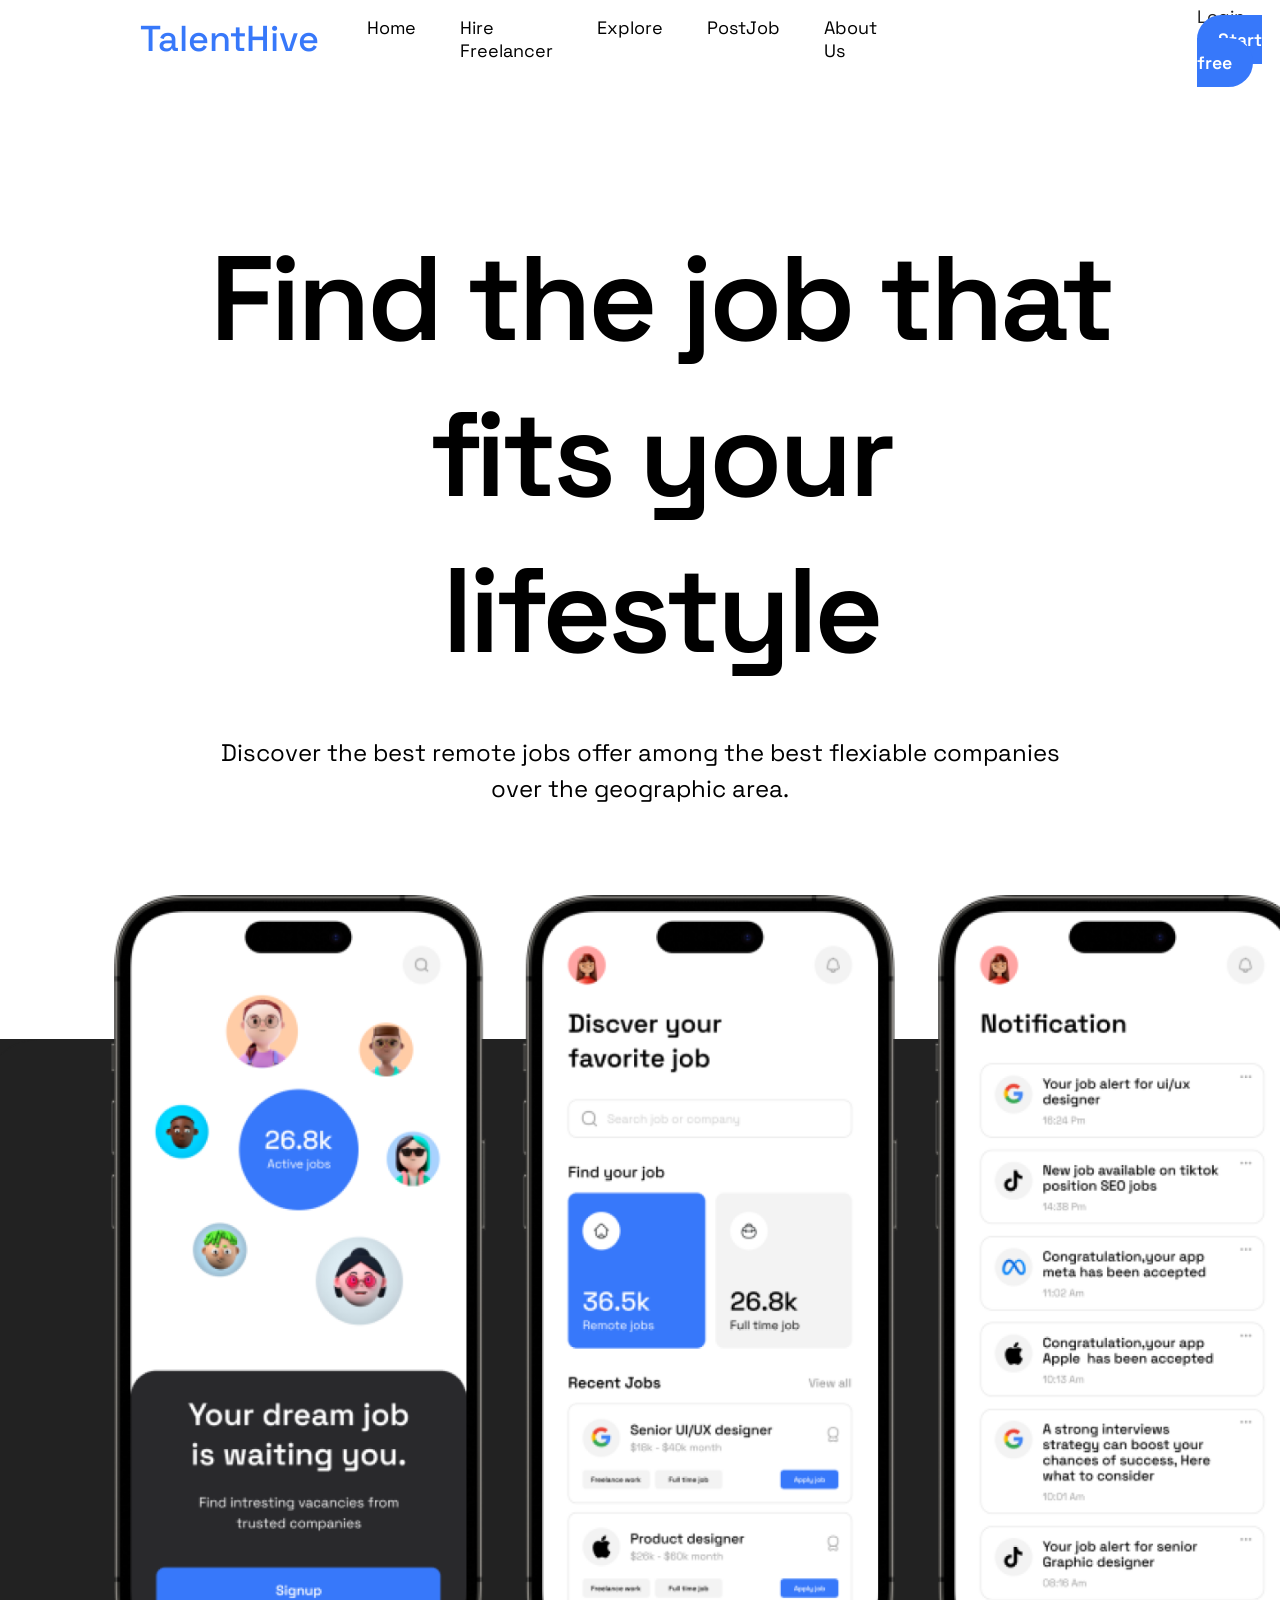
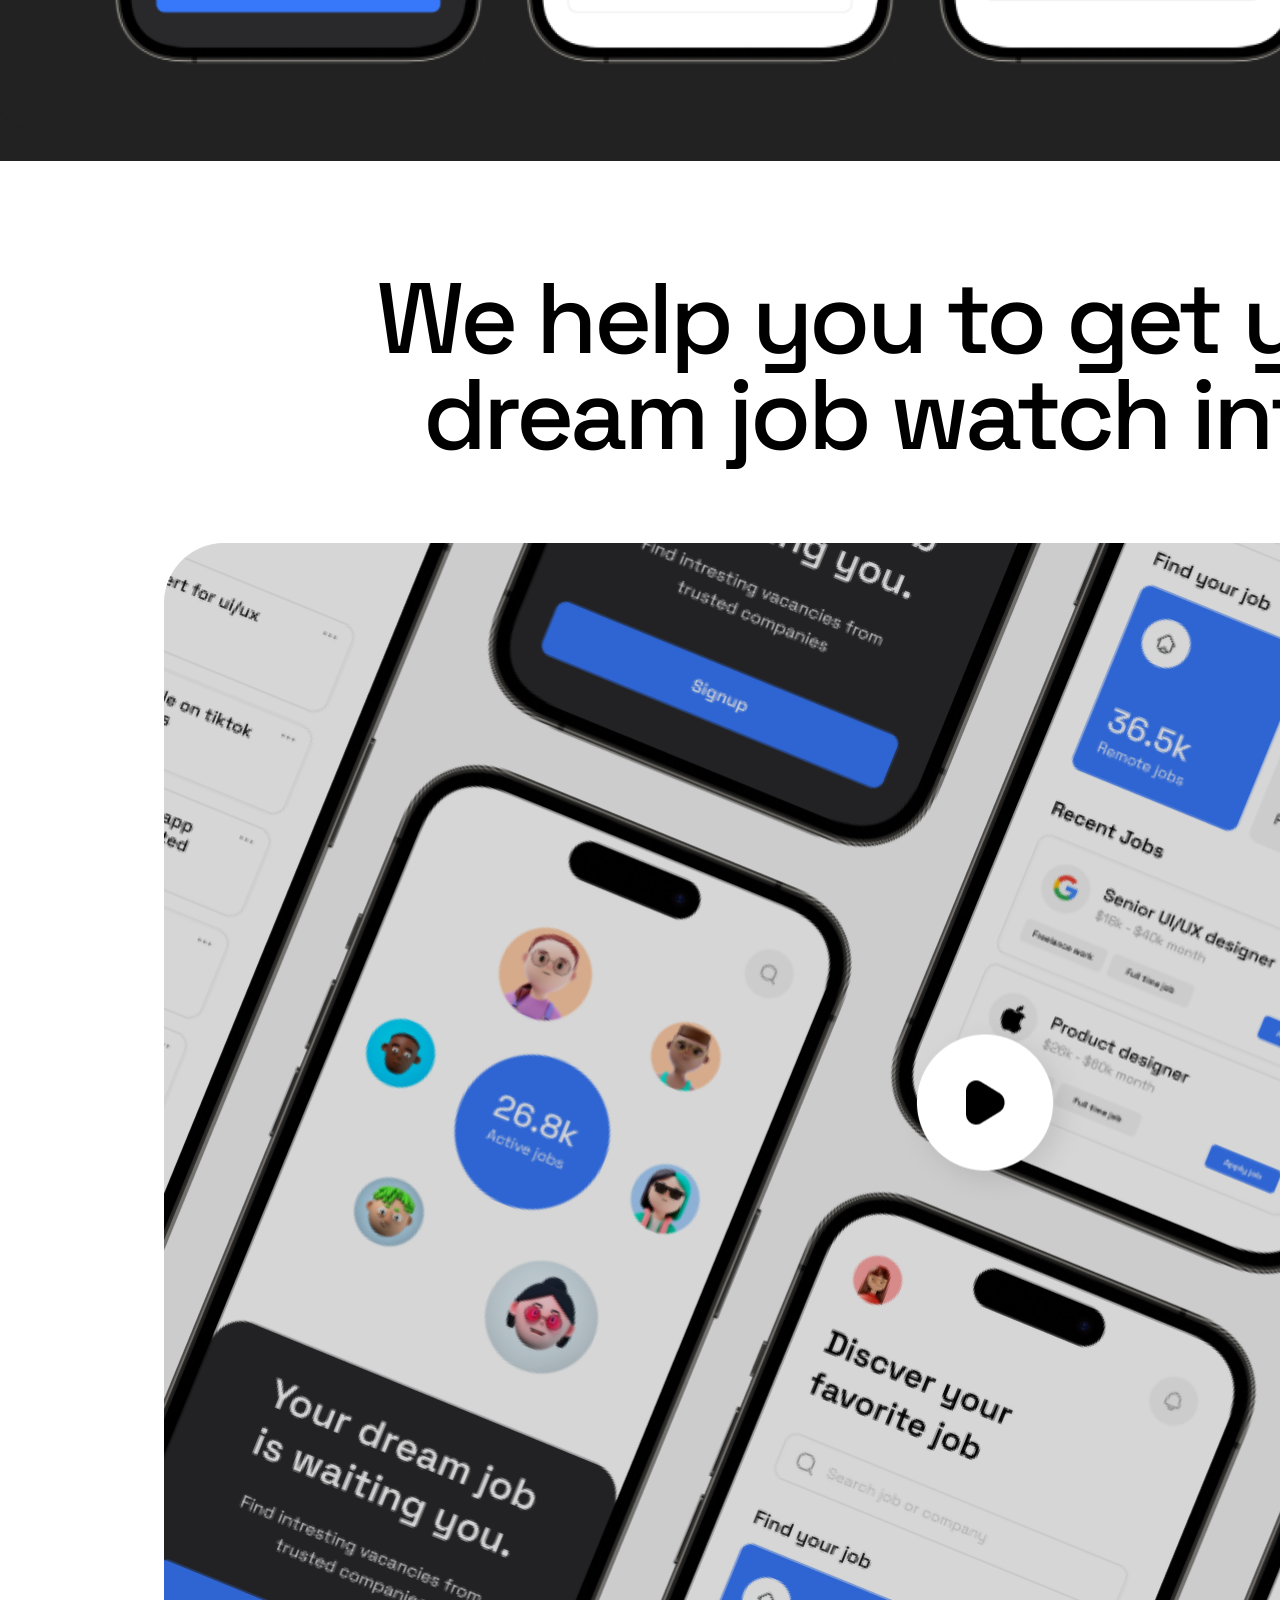
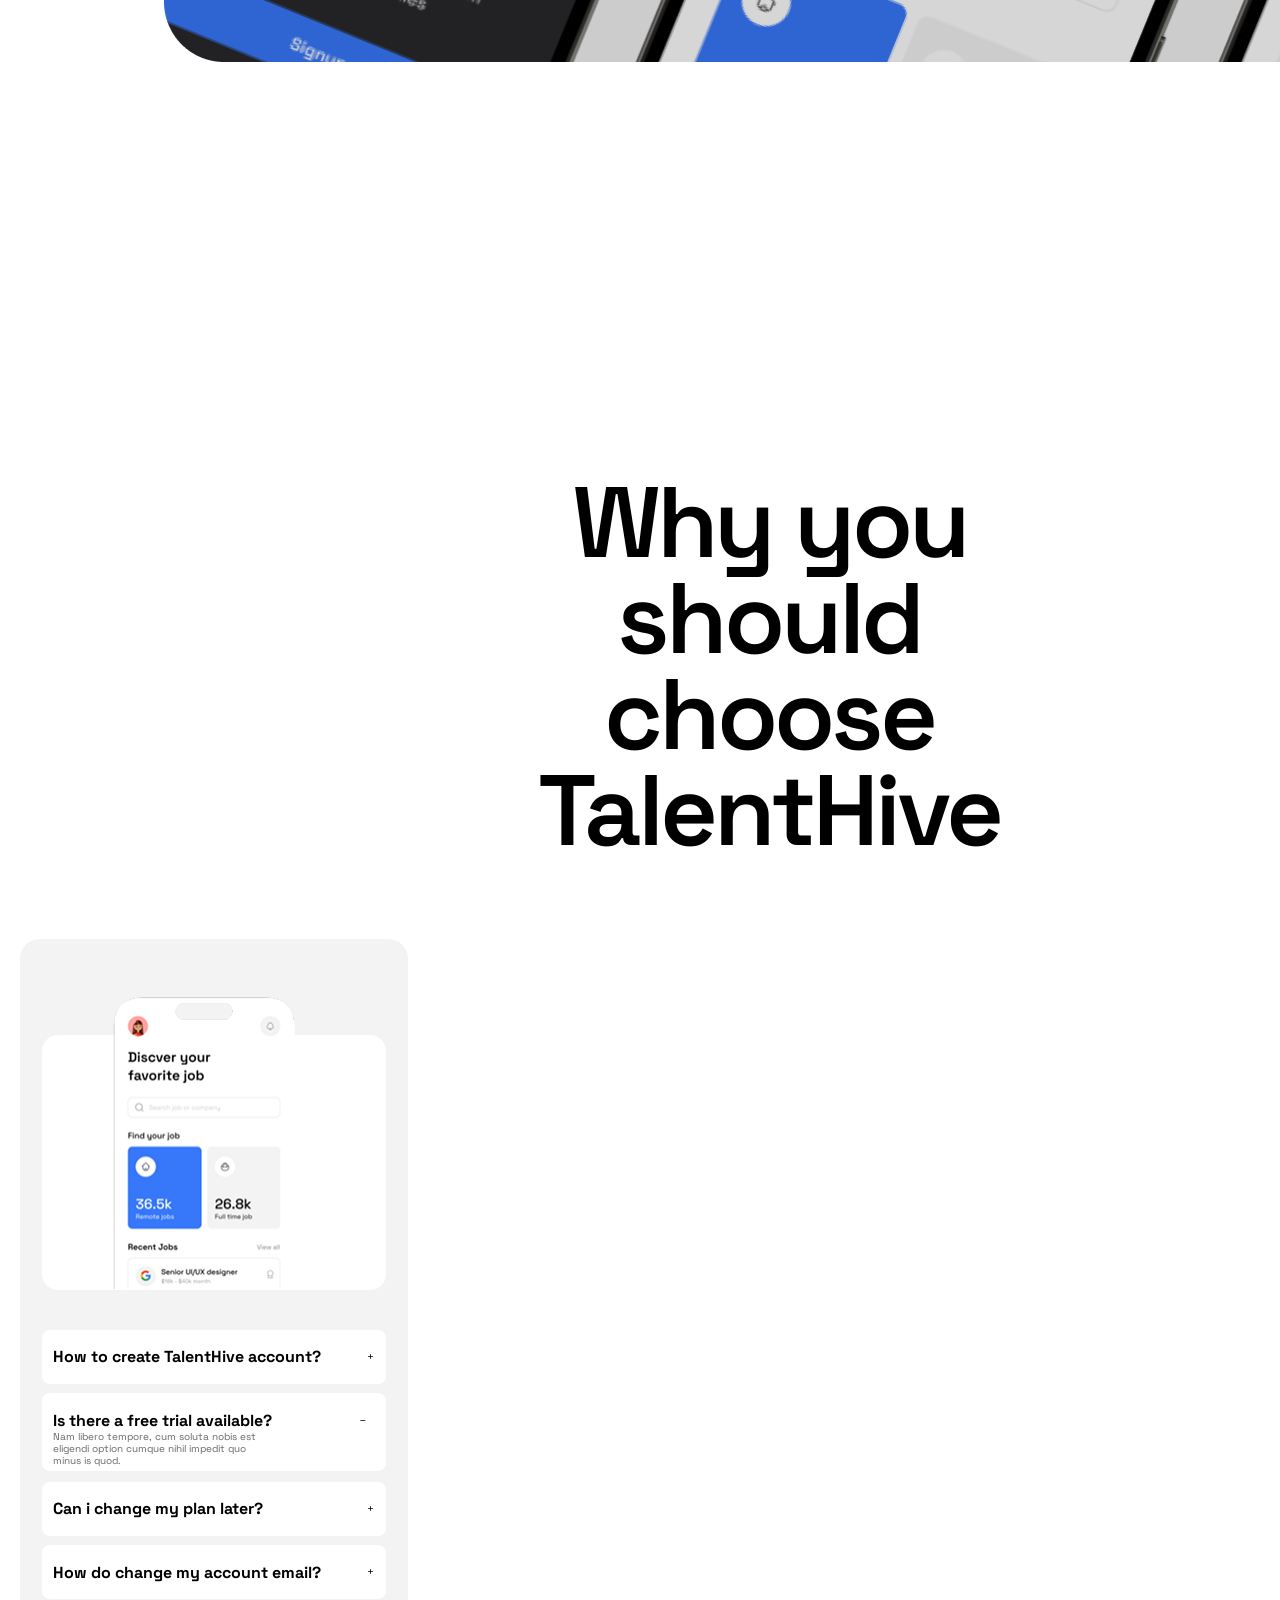
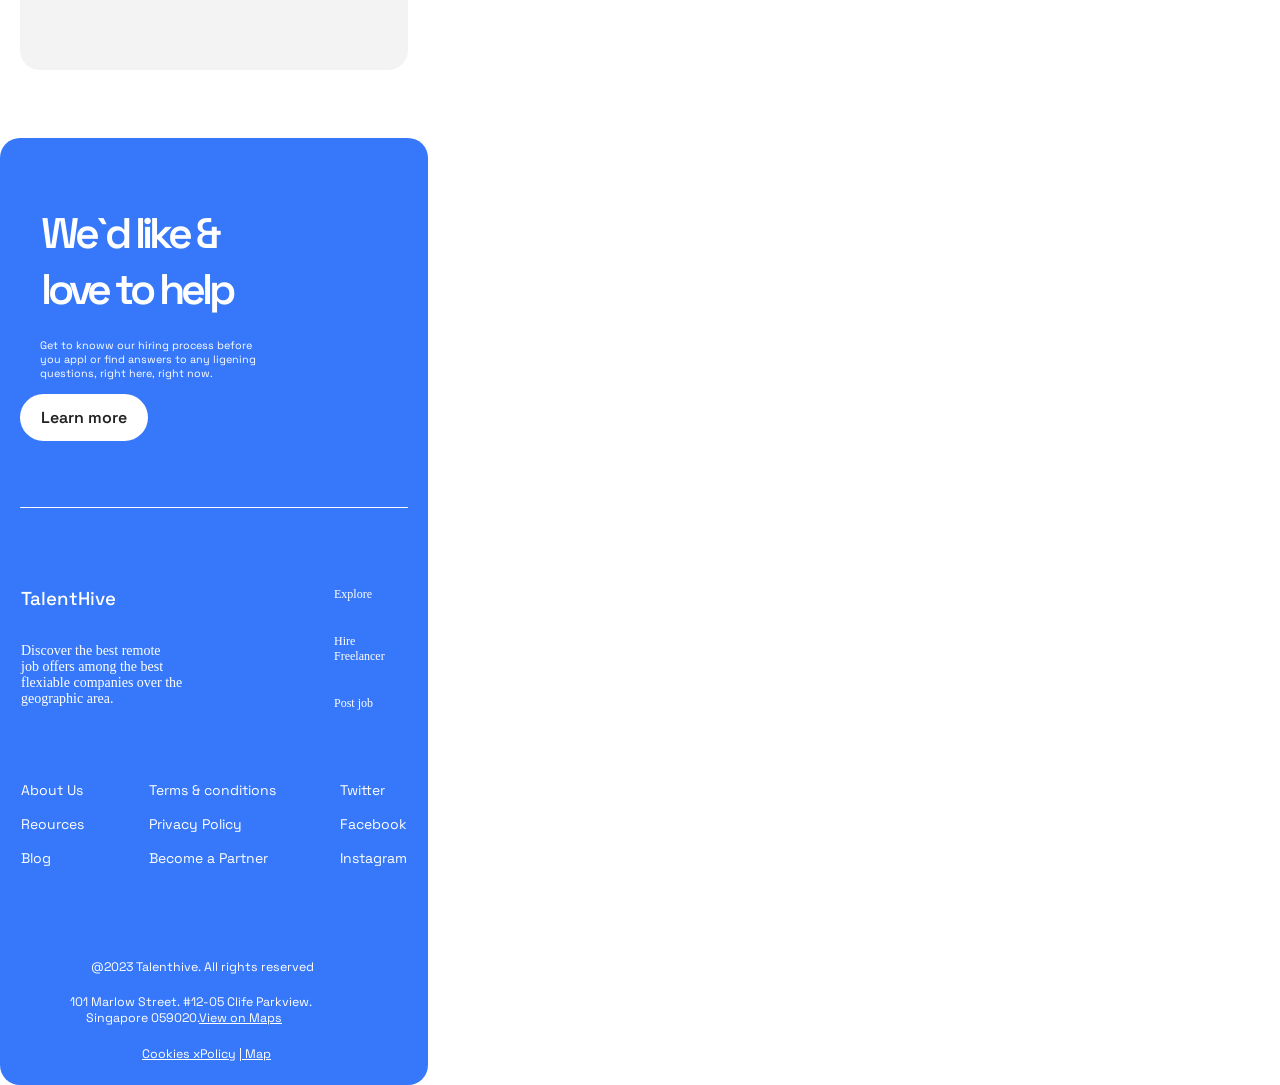
==== Replicando-Design-Responsivo/index.html @ af6636aa "Adicionar Replicando-Design-Responsivo como diretório normal" ====
<!DOCTYPE html>
<html lang="en">
    <head>
        <meta charset="UTF-8">
        <meta name="viewport" content="width=device-width, initial-scale=1.0">
        <title>TalentHive</title>
        <link rel="stylesheet"
            href="https://cdnjs.cloudflare.com/ajax/libs/font-awesome/6.4.0/css/all.min.css">
        <link rel="stylesheet" href="style.css">
    </head>
    <body>
        <header><!--Header-->
            <section id="header-site">
                <h1 class="logo">TalentHive</h1>
                <div id="header-desktop">
                    <nav>
                        <ul>
                            <li>Home</li>
                            <li>Hire Freelancer</li>
                            <li>Explore</li>
                            <li>PostJob</li>
                            <li>About Us</li>
                        </ul>
                    </nav>

                    <div class="header-desktop-buttons">
                        <a href="#" class="header-desktop-login">Login</a>
                        <a href="#" class="header-desktop-start-free">Start
                            free</a>
                    </div>
                </div>
                <div id="header-menu-hamburguer">
                    <i class="fa-solid fa-bars"></i><!--Icon Header-->
                </div>
            </section>
        </header>
        <main>

            <!--First part of the site-->
            <section id="top-content"><!--Section of the main content-->
                <div
                    class="top-content-main"><!--Box of the main content with text and image-->
                    <h2
                        id="top-content-title"><!--Title of the main content-->
                        Find the job that
                        fits your lifestyle
                    </h2>
                    <p
                        class="top-content-description"><!--subtitle of the main content-->
                        Discover the best remote jobs offer among the best <span
                            class="quebra"></span>
                        flexiable companies <span
                            class="quebra-desktop"></span>over the geographic
                        area.
                    </p>
                    <div class="top-content-box-img">
                        <img src="Assets/Mobile.png"
                            alt="Imagem de três celulares um do lado do outro" class="img-mobile"><!--Image of cellphones-->
                            <img src="Assets/desktop-cells.png" alt="Imagens de celulares " id="img-desktop">
                    </div>
                </div>
            </section>

            <section id="midle-video"><!--Section of the video-->
                <div id="video"><!-- Box of the video-->
                    <h3 class="title-video"><!-- Title of the Video-->
                        We help you to get your <br>
                        dream job watch intro
                    </h3>
                    <img src="Assets/video.png"
                        alt="Video de celulares" class="video-mobile">
                        <img src="Assets/Video-Desktop.png" alt="Video de celular" id="video-desktop">
                </div>
            </section>


            <section id="common-question"><!--Section of common question-->
                <div
                    class="common-question-box"><!--Box of the tittle of commons question-->
                    <h3
                        class="common-question-title"><!--Title of Common question box-->
                        Why you should choose TalentHive
                    </h3>

                    <div
                        class="common-question-box-faq"><!--Gray color at the background-->
                        <div
                            class="common-question-box-faq-img"><!--The white color on the background image-->
                            <img
                                src="Assets/iPhone 14 Pro Space Black Mockup label.png"
                                alt="Imagem de um iphone 14 com informações de trabalhos">
                        </div>
                        <div
                            class="common-question-faq"><!--Common question box, where i stock my cards-->

                            <!--First common question / Closed-->
                            <div class="question-faq">
                                <h4 class="question-faq-title">How to create
                                    <!--Common question title-->
                                    TalentHive account?</h4>
                                <i
                                    class="fa-solid fa-plus"></i><!--Common question icon-->
                            </div>

                            <!--Second common question / Open-->
                            <div class="question-faq-open">
                                <div id="faq-title-icon">
                                    <h4 class="question-faq-title">Is there
                                        a<!--Common question title-->
                                        free trial available?</h4>
                                    <i
                                        class="fa-solid fa-minus"></i><!--Common question icon-->
                                </div>
                                <p
                                    class="question-faq-description"><!--Common question description-->
                                    Nam libero tempore, cum soluta nobis est
                                    <br>
                                    eligendi option cumque nihil impedit quo
                                    <br>
                                    minus is quod.
                                </p>
                            </div>

                            <!--Third common question / Closed-->
                            <div class="question-faq">
                                <h4 class="question-faq-title">Can i
                                    change<!--Common question title-->
                                    my plan later?</h4>
                                <i
                                    class="fa-solid fa-plus"></i><!--Common question icon-->
                            </div>

                            <!--Fourth common question / closed-->
                            <div class="question-faq">
                                <h4 class="question-faq-title">How do change my
                                    account
                                    email?</h4><!--Common question title-->
                                <i
                                    class="fa-solid fa-plus"></i><!--Common question icon-->
                            </div>
                        </div>
                    </div>
                </section>

                <!--End of the main content-->

            </main>
            <footer>
                <section id="footer"><!--Section of footer-->

                    <section id="footer-1">
                        <div id="footer-header"><!--Footer header-->
                            <h3 class="footer-title">We`d like &
                                <!--Footer title-->
                                love to help</h3>

                            <p
                                class="footer-header-description"><!--Footer header description-->
                                Get to knoww our hiring process before <br>
                                you appl or find answers to any ligening <br>
                                questions, right here, right now.
                            </p>

                            <a href="#" class="footer-button-title">Learn
                                more</a>

                        </div>
                    </section>

                    <section id="footer-division">
                        <div class="footer-division-after">
                        </div>
                    </section>

                    <section id="footer-2">
                        <div id="footer-about">
                            <div class="footer-about-info">
                                <h3 class="footer-about-title">TalentHive</h3>
                                <p class="footer-about-description">
                                    Discover the best remote <br>
                                    job offers among the best <br>
                                    flexiable companies over the <br>
                                    geographic area.
                                </p>
                            </div>
                            <div id="footer-about-links">
                                <ul>
                                    <li>Explore</li>
                                    <li>Hire Freelancer</li>
                                    <li>Post job</li>
                                </ul>
                            </div>
                        </div>
                    </section>

                    <section id="footer-3">
                        <div class="footer-social-links">
                            <!--First Column social links -->
                            <ul class="footer-social-links-column">
                                <li><a href="#">About Us</a></li>
                                <li><a href="#">Reources</a></li>
                                <li><a href="#">Blog</a></li>
                            </ul>

                            <!--Second Column social links-->
                            <ul class="footer-social-links-column">
                                <li><a href="#">Terms & conditions</a></li>
                                <li><a href="#">Privacy Policy</a></li>
                                <li><a href="#">Become a Partner</a></li>
                            </ul>

                            <!--Third column social links-->
                            <ul class="footer-social-links-column">
                                <li><a href="#">Twitter</a></li>
                                <li><a href="#">Facebook</a></li>
                                <li><a href="#">Instagram</a></li>
                            </ul>

                        </div>
                    </section>

                    <!--Copyrights-->
                    <section id="copyrights">

                        <p class="copyrights-date">@2023 Talenthive. All rights
                            reserved</p><!--Date-->
                        <p class="copyrights-address">101 Marlow Street. #12-05
                            Clife Parkview.</p><!--Address-->
                        <p class="copyrights-address-space">Singapore 059020.<a
                                href="#">View on
                                Maps</a></p><!--Addres but with a litle space-->

                        <div class="cookies"><!--Cookies-->
                            <a href="#">Cookies xPolicy</a>
                            <!--Espaço para after -->
                            <a href="#">| Map</a>
                        </div>
                    </section>
                </section>

            </footer>
        </body>
    </html>
---- Replicando-Design-Responsivo/style.css ----
@import url('https://fonts.googleapis.com/css2?family=Space+Grotesk:wght@300..700&display=swap');

* {
    margin: 0;
    padding: 0;
    box-sizing: border-box;
}

.quebra {
    display: block
}

.quebra-desktop {
    display: none;
}

/* Var */
:root {
    --main-color: #3778FA;
    --font-logo: "Space Grotesk", sans-serif;
    --font-logo-weight: 500;
    --font-important-title: 600;
    --font-logo-size: 20px;
    --font-important-line-height: 3.5rem;
    --font-important-letter-spacing: -0.25rem;
    --font-important-title-size: 3.2rem;
    --font-titles: 1.875rem;
}

/* End of var */

/* Header*/
#header-site {
    display: flex;
    align-items: center;
    justify-content: space-between;
}

.logo {
    color: var(--main-color);
    font-family: var(--font-logo);
    font-weight: var(--font-logo-weight);
    font-size: var(--font-logo-size);
    margin: 1rem 0 1rem 1.25rem;
}

#header-menu-hambúrguer i {
    margin: 1.5rem 1.255rem 1.5rem 0;

}

#header-desktop {
    display: none;
    /*Turned the header of durant mobile */
}


/*End of the Header*/

/* Top-Content */

#top-content {
    display: flex;
    flex-direction: column;
    align-items: center;
}

#top-content-title {
    margin: 3.5rem 2.3rem 1.3rem 2.3rem;
    text-align: center;
    font-family: var(--font-logo);
    font-weight: var(--font-important-title);
    font-size: var(--font-important-title-size);
    line-height: var(--font-important-line-height);
    letter-spacing: var(--font-important-letter-spacing);
    max-width: 360px;
}

.top-content-description {
    font-family: var(--font-logo);
    text-align: center;
    margin-bottom: 6.5rem;
}

#img-desktop{
    display: none;
}

.top-content-box-img {
    width: 388px;
    height: 207px;
    background-color: #222222;
    border-radius: 24px;
    display: flex;
    justify-content: center;
    align-items: flex-end;
    overflow: visible;
    /* Fura a imagem */
    margin-left: 1.25rem;
    margin-bottom: 6.875rem;
}

.top-content-box-img img {
    width: 360px;
    margin-bottom: 2rem;
    transform: rotateY(-40px);
}

/* End of Top-Content */

/* Start of midleo-video */

#midle-video {
    display: flex;
}

#video-desktop{
    display: none;
}

#video {
    text-align: center;
    font-family: var(--font-logo);
    font-weight: var(--font-important-title);
    font-size: var(--font-titles);
    letter-spacing: var(--font-important-letter-spacing);
    line-height: var(--font-important-line-height);
}

#video img {
    margin: 2.188rem 1.25rem 6.844rem 1.25rem;
}

/* End of midleo-video*/

/* Common Question */
#common-question {
    display: flex;
}

.common-question-box h3 {
    margin: 0 5.75rem 1.813rem 5.75rem;
    text-align: center;
    font-family: var(--font-logo);
    font-weight: var(--font-important-title);
    font-size: var(--font-titles);
    line-height: var(--font-important-line-height);
    letter-spacing: var(--font-important-letter-spacing);
}

.common-question-box-faq {
    width: 388px;
    height: 731px;
    background-color: #f3f3f3;
    border-radius: 1.25rem;
    margin-left: 1.25rem;
    padding-top: 6rem;
}

.common-question-box-faq-img {
    width: 21.5rem;
    height: 15.938rem;
    background-color: #fff;
    border-radius: 1rem;
    overflow: visible;
    display: flex;
    margin-left: 1.375rem;
    align-items: flex-end;

}

.common-question-box-faq-img img {
    width: 11.365rem;
    height: 18.316rem;
    margin-left: 4.46rem;
}

.common-question-faq {
    margin-top: 2.5rem;
}

.question-faq {
    font-family: var(--font-logo);
    font-weight: var(--font-logo-weight);
    width: 21.5rem;
    height: 3.375rem;
    background-color: #fff;
    border-radius: 0.5rem;
    display: flex;
    margin-left: 1.375rem;
    margin-bottom: 0.603rem;
    padding: 1.063rem 0.804rem 1.063rem 0.688rem;
    align-items: center;
    justify-content: space-between;
}

.question-faq i {
    font-size: 0.396rem;
}

.question-faq-open {
    font-family: var(--font-logo);
    font-weight: var(--font-logo-weight);
    width: 21.5rem;
    height: 4.875rem;
    background-color: #fff;
    border-radius: 0.5rem;
    margin-left: 1.375rem;
    margin-bottom: 0.647rem;
    padding: 1.063rem 0.804rem 1.063rem 0.688rem;
    align-items: center;
}

#faq-title-icon {
    display: flex;
    align-items: center;
}

#faq-title-icon i {
    margin-left: 5.50rem;
}

.question-faq-description {
    margin-top: 0.375;
    font-family: var(--font-logo);
    font-weight: 400;
    font-size: 0.625rem;
    line-height: 0.75rem;
    color: #65676C;
}

.question-faq-open i {
    font-size: 0.396rem;
}

/* End of common question*/

/* Start of footer */

/* Start footer-1*/
#footer {
    width: 26.75rem;
    height: 59.188rem;
    background-color: var(--main-color);
    border-radius: 1.25rem;

}

#footer-1 {
    margin: 4.25rem 1.25rem 4.938rem 1.25rem;
}

.footer-title {
    font-family: var(--font-logo);
    line-height: var(--font-important-line-height);
    font-weight: var(--font-important-title);
    font-size: 2.675rem;
    color: #fff;
    letter-spacing: var(--font-important-letter-spacing);
    padding: 4.188rem 10.5rem 1.313rem 1.313rem;
}

.footer-header-description {
    font-family: var(--font-logo);
    font-weight: 400;
    letter-spacing: 0%;
    font-size: 0.675rem;
    color: #fff;
    padding: 0 8.563rem 1.688rem 1.25rem;

}

.footer-button-title {
    font-family: var(--font-logo);
    font-weight: var(--font-important-title);
    padding: 0.813rem 1.313rem 0.813rem 1.313rem;
    background-color: #fff;
    color: #222222;
    border-radius: 6.25rem;
    text-decoration: none;
}

/* End of footer-1 */

/* Division footer */
.footer-division-after {
    width: 24.25rem;
    height: 0.063rem;
    background-color: #fff;
    border-radius: 6.25rem;
    margin-left: 1.25rem;
    margin-bottom: 4.938rem;
}

/* End Division footer */

/* Start of footer-2*/



#footer-about {
    display: flex;
    flex-direction: row;
    align-items: flex-start;
    gap: 2rem;
    color: #fff;
}

.footer-about-title {
    font-family: var(--font-logo);
    font-weight: var(--font-logo-weight);
    margin: 0 0 0 1.313rem;
    padding: 0;
}

.footer-about-info {
    display: flex;
    flex-direction: column;
    align-items: flex-start;
}

.footer-about-title {
    margin: 0 11.625rem 1.01rem 1.313rem;
}

.footer-about-description {
    padding: 0;
    margin: 0;
    font-size: 0.875rem;
}

#footer-about-links ul li {
    margin-bottom: 2rem;
    margin-right: 1.25rem;
    list-style: none;
    font-size: 0.75rem;
}

.footer-about-description {
    margin: 1.063rem 5.688rem 4.625rem 1.313rem;
}

/* End of footer-2*/

/* Start of footer-3*/

.footer-social-links {
    display: flex;
    flex-direction: row;
    align-items: flex-start;
    gap: 2rem;
    color: #fff;
    margin-left: 1.313rem;
    margin-right: 1.313rem;
    margin-bottom: 4.75rem;
    justify-content: space-between;
    font-family: var(--font-logo);
    font-weight: 400;
    font-size: 0.875rem;
}

.footer-social-links ul li {
    list-style: none;
    margin-bottom: 1rem;
}

.footer-social-links a {
    text-decoration: none;
    color: #fff;
}




/* End of footer-3 */

/*Start of copyrights */

.copyrights-date {
    margin: 0 5.688rem 1.188rem 5.688rem;
    color: #fff;
    font-family: var(--font-logo);
    font-weight: 400;
    font-size: 0.775rem;
}

.copyrights-address {
    margin: 0 4.375rem 0rem 4.375rem;
    color: #fff;
    font-family: var(--font-logo);
    font-weight: 400;
    font-size: 0.775rem
}

.copyrights-address-space {
    color: #fff;
    margin: 0 5.375rem 1.25rem 5.375rem;
    font-family: var(--font-logo);
    font-weight: 400;
    font-size: 0.775rem
}

.copyrights-address-space a {
    color: #fff;

}

.cookies {
    margin: 1.25rem 8.875rem 2rem 8.875rem;
    color: #fff;
    font-family: var(--font-logo);
    font-weight: 400;
    font-size: 0.775rem
}

.cookies a {
    color: #fff;
}

/*end of copyrights */

/* End of footer */

/* Start of Desktop */

@media screen and (min-width: 1024px) {

    /* Start of Header-Desktop*/

    .logo {
        font-size: 2.25rem;
        margin-left: 8.75rem;
    }

    #header-desktop {
        display: flex;
        align-items: center;
        justify-content: space-between;
    }

    #header-desktop ul {
        display: flex;
        gap: 2.75rem;
        margin-left: 3rem;
        margin-right: 20rem;
        list-style: none;
        font-family: var(--font-logo);
        font-weight: 400;
        font-size: 1.125rem;
    }

    #header-menu-hamburguer {
        display: none;
    }

    .header-desktop-login {
        font-family: var(--font-logo);
        font-weight: 400;
        font-size: 1.125rem;
        margin-right: 2.438rem;
        color: #222222;
        text-decoration: none;
    }

    .header-desktop-start-free {
        font-family: var(--font-logo);
        font-weight: var(--font-important-title);
        font-size: 1.1125rem;
        padding: 0.813rem 1.313rem 0.813rem 1.313rem;
        background-color: var(--main-color);
        color: #fff;
        border-radius: 6.25rem;
        text-decoration: none;
        margin-right: 5rem;
    }


    /* End of Header-Desktop*/

    /* Start of top-content*/
    #top-content-title {
        margin: 8.938rem 25.625rem 2.875rem 28.25rem;
        font-size: 7.5rem;
        line-height: 9.75rem;
        max-width: 62.188rem;

    }

    .top-content-description {
        font-size: 1.5rem;
        letter-spacing: 0%;
        line-height: 2.25rem;
        margin-bottom: 14.5rem;
    }

    .quebra {
        display: none;
    }

    .quebra-desktop {
        display: block;
    }

    .top-content-box-img {
        width: 102.5rem;
        height: 45.125rem;
        margin-left: 8.75rem;
    }

    #img-desktop{
        width: 90.619rem;
        height: 52.125rem;
        margin-bottom: 2rem;
    }



    #img-desktop{
        display: block;
    }

    .img-mobile{
        display: none;
    }


    /* End of top-content*/ 

    /* Start of midle-video*/
    #video-desktop{
    width: 111.619rem;
    display: block;
    padding-left: 9rem;
    }

    .title-video{
        font-size: 6.25rem;
        line-height: 6rem;
        margin-bottom: 5rem;
        font-weight: 500;
    }

    .video-mobile{
        display: none;
    }

  

    /* End of midle-video*/

    /*Start Common Question*/

    .common-question-box h3{
        margin: 18.938rem 33.625rem 5rem 33.625rem;
        font-size: 6.25rem;
        line-height: 6rem;
    }
    
    

    

    /*End of Common Question*/


/* End of Desktop */
}
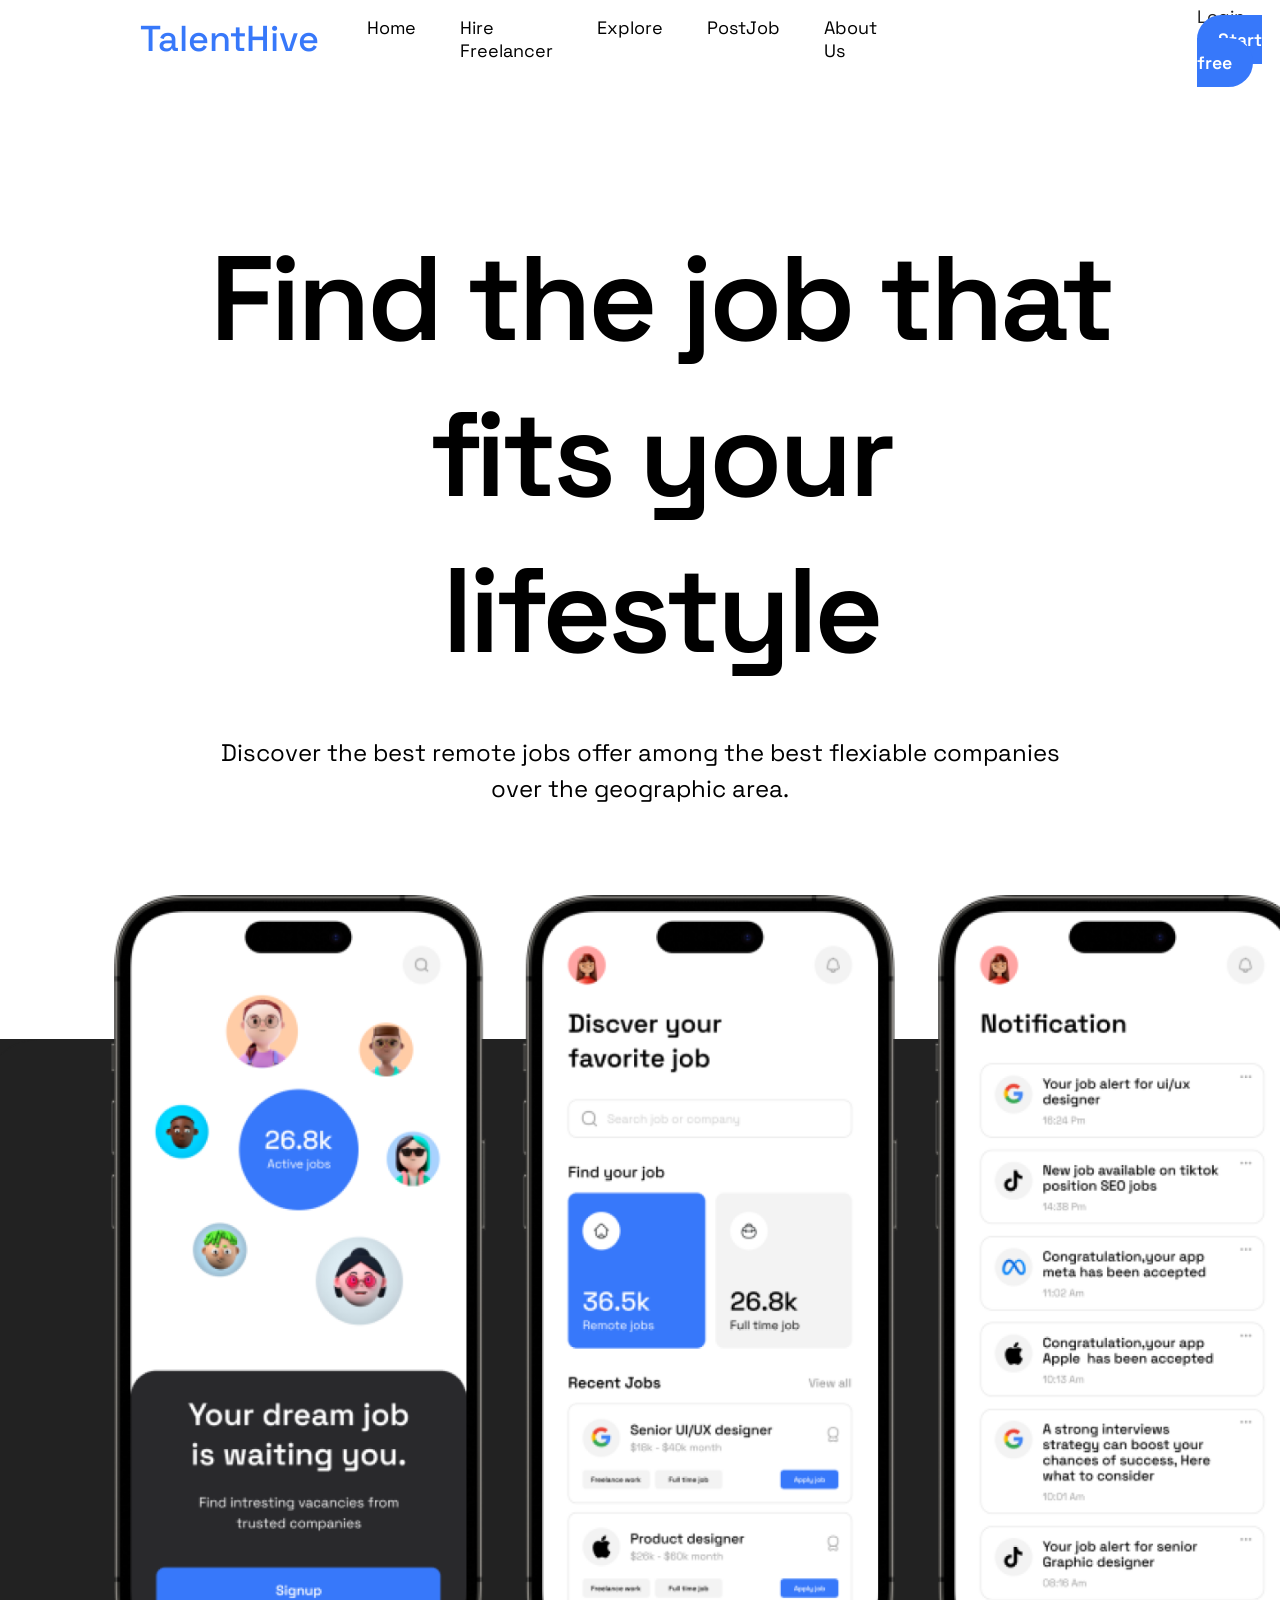
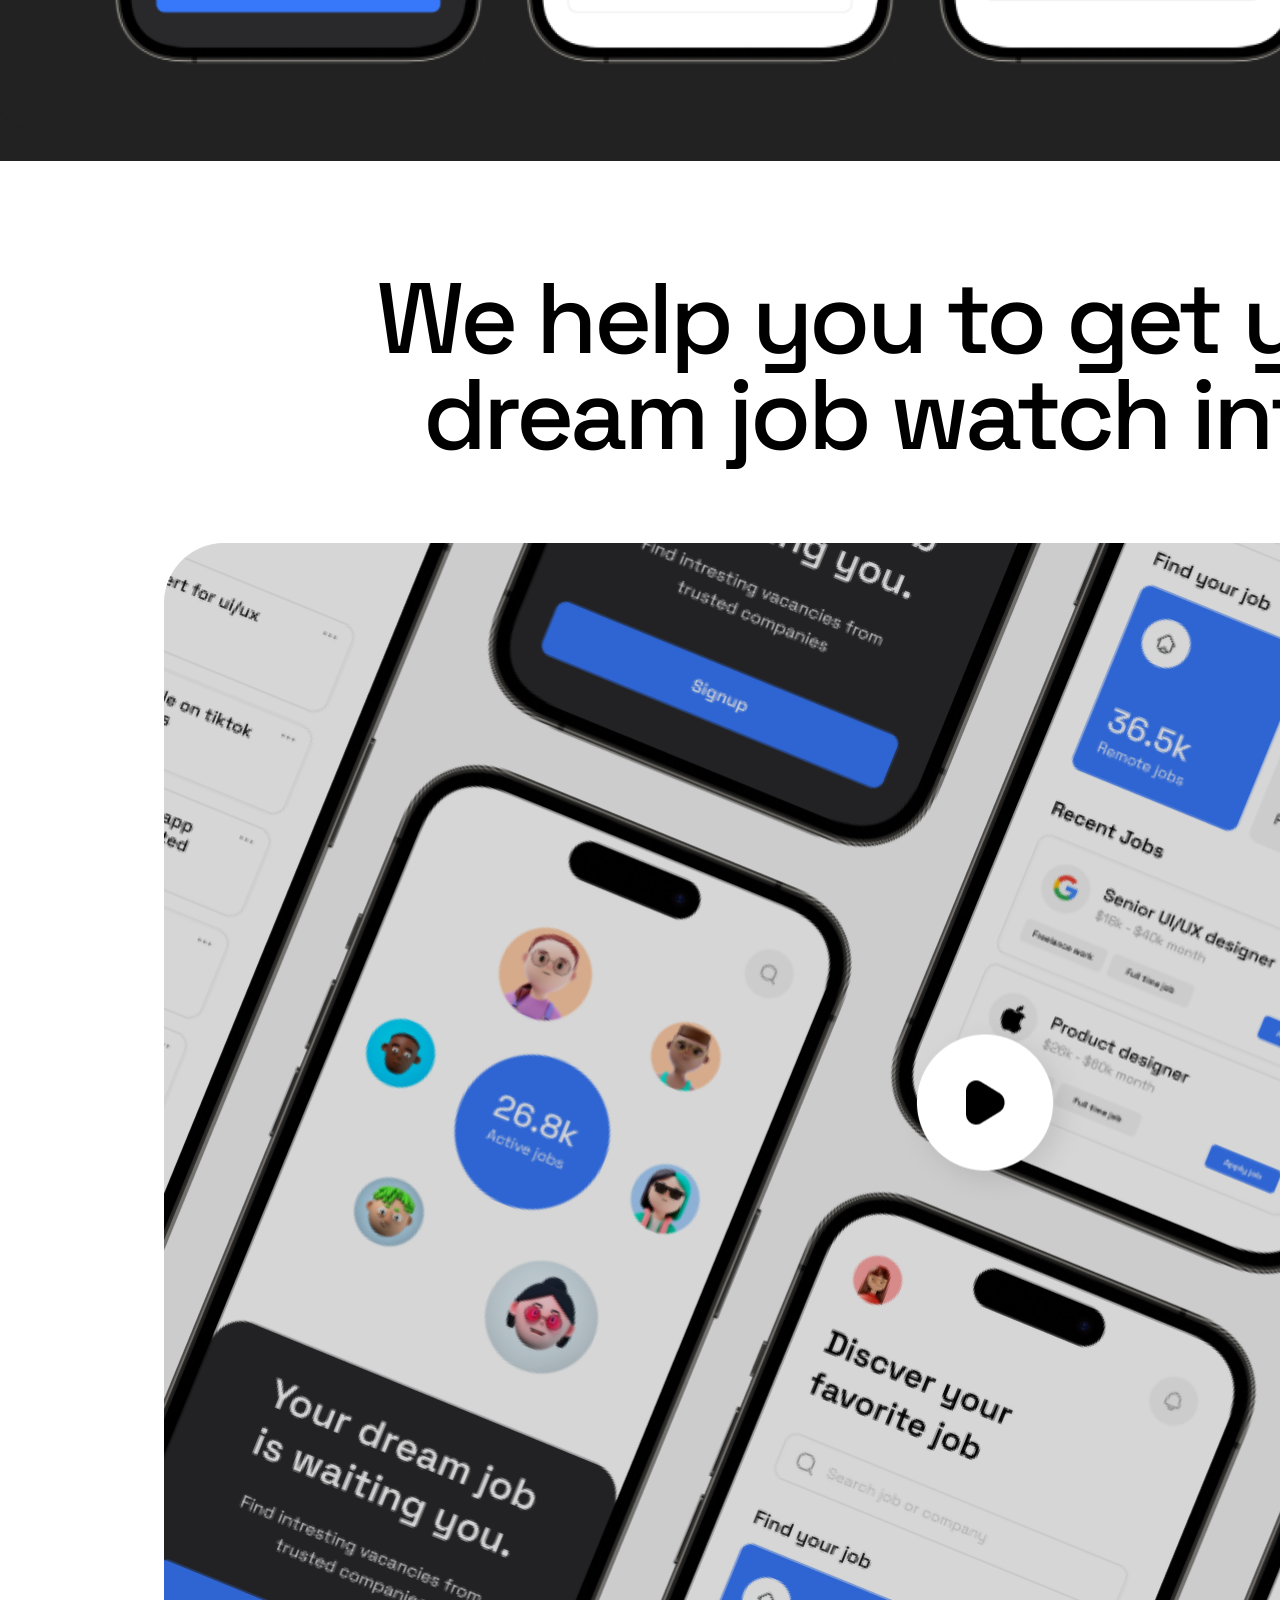
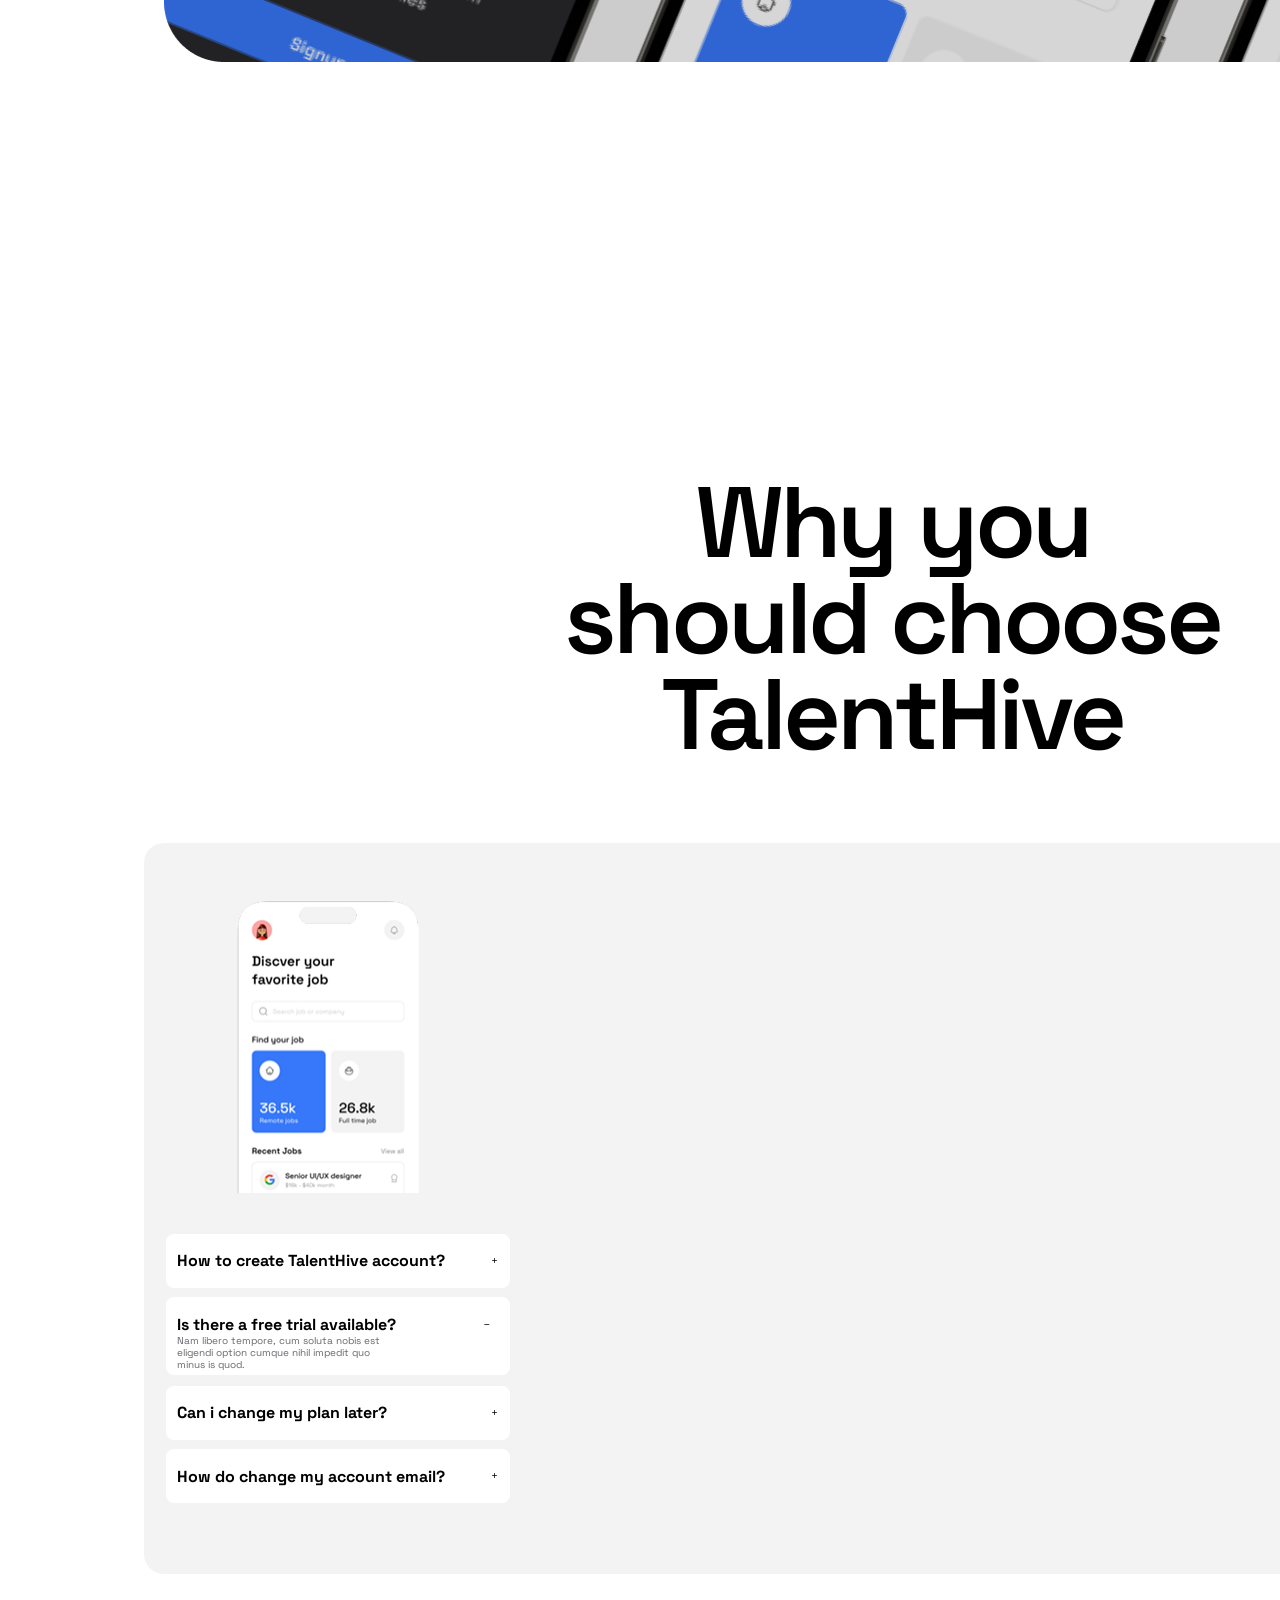
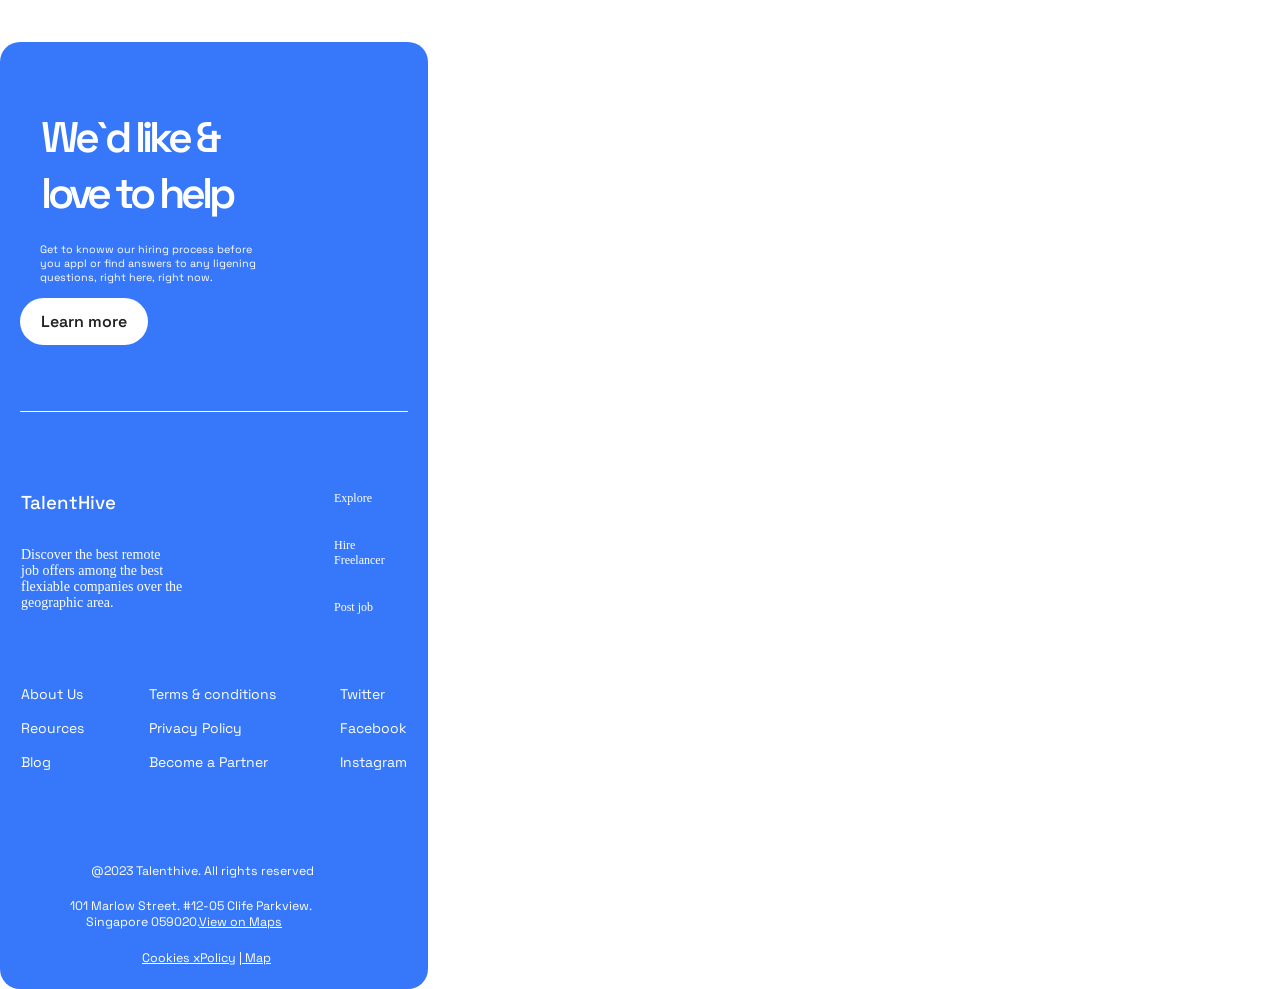
==== commit c6696cc7: "Faq" ====
--- a/Replicando-Design-Responsivo/index.html
+++ b/Replicando-Design-Responsivo/index.html
@@ -88,7 +88,7 @@
                             class="common-question-box-faq-img"><!--The white color on the background image-->
                             <img
                                 src="Assets/iPhone 14 Pro Space Black Mockup label.png"
-                                alt="Imagem de um iphone 14 com informações de trabalhos">
+                                alt="Imagem de um iphone 14 com informações de trabalhos" id="question-faq-desktop">
                         </div>
                         <div
                             class="common-question-faq"><!--Common question box, where i stock my cards-->
--- a/Replicando-Design-Responsivo/style.css
+++ b/Replicando-Design-Responsivo/style.css
@@ -82,7 +82,7 @@
     margin-bottom: 6.5rem;
 }
 
-#img-desktop{
+#img-desktop {
     display: none;
 }
 
@@ -114,7 +114,7 @@
     display: flex;
 }
 
-#video-desktop{
+#video-desktop {
     display: none;
 }
 
@@ -507,7 +507,7 @@
         margin-left: 8.75rem;
     }
 
-    #img-desktop{
+    #img-desktop {
         width: 90.619rem;
         height: 52.125rem;
         margin-bottom: 2rem;
@@ -515,55 +515,69 @@
 
 
 
-    #img-desktop{
+    #img-desktop {
         display: block;
     }
 
-    .img-mobile{
+    .img-mobile {
         display: none;
     }
 
 
-    /* End of top-content*/ 
+    /* End of top-content*/
 
     /* Start of midle-video*/
-    #video-desktop{
-    width: 111.619rem;
-    display: block;
-    padding-left: 9rem;
-    }
-
-    .title-video{
+    #video-desktop {
+        width: 111.619rem;
+        display: block;
+        padding-left: 9rem;
+    }
+
+    .title-video {
         font-size: 6.25rem;
         line-height: 6rem;
         margin-bottom: 5rem;
         font-weight: 500;
     }
 
-    .video-mobile{
+    .video-mobile {
         display: none;
     }
 
-  
+
 
     /* End of midle-video*/
 
     /*Start Common Question*/
 
-    .common-question-box h3{
+    .common-question-box h3 {
         margin: 18.938rem 33.625rem 5rem 33.625rem;
         font-size: 6.25rem;
         line-height: 6rem;
     }
-    
-    
-
-    
+
+    .common-question-box-faq {
+        width: 102.5rem;
+        margin-left: 9rem;
+    }
+
+    .common-question-box-faq-img {
+        background-color: transparent;
+        border-radius: 0;
+        overflow: visible;
+        display: flex;
+        margin-left: 1.375rem;
+        align-items: flex-end;
+    }
+
+
+
+
+
+
 
     /*End of Common Question*/
 
 
-/* End of Desktop */
-}
- 
-
+    /* End of Desktop */
+}
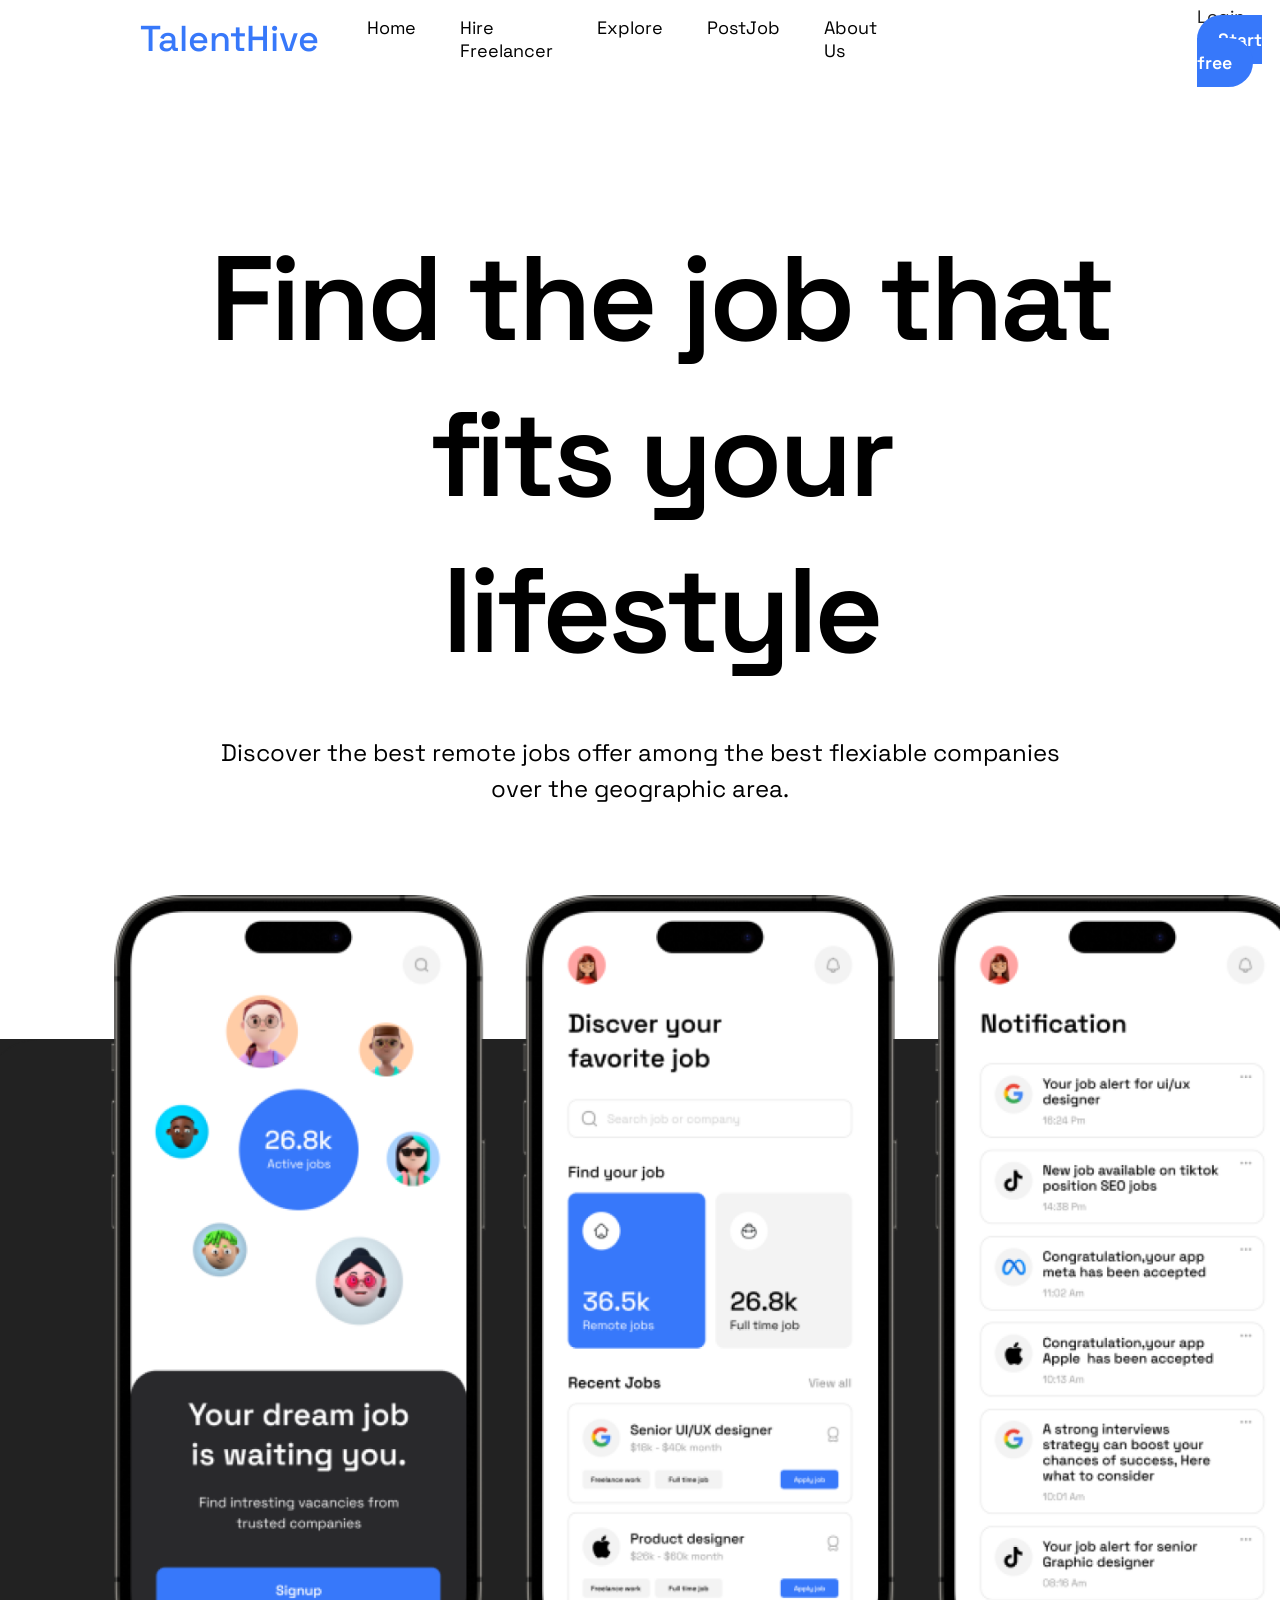
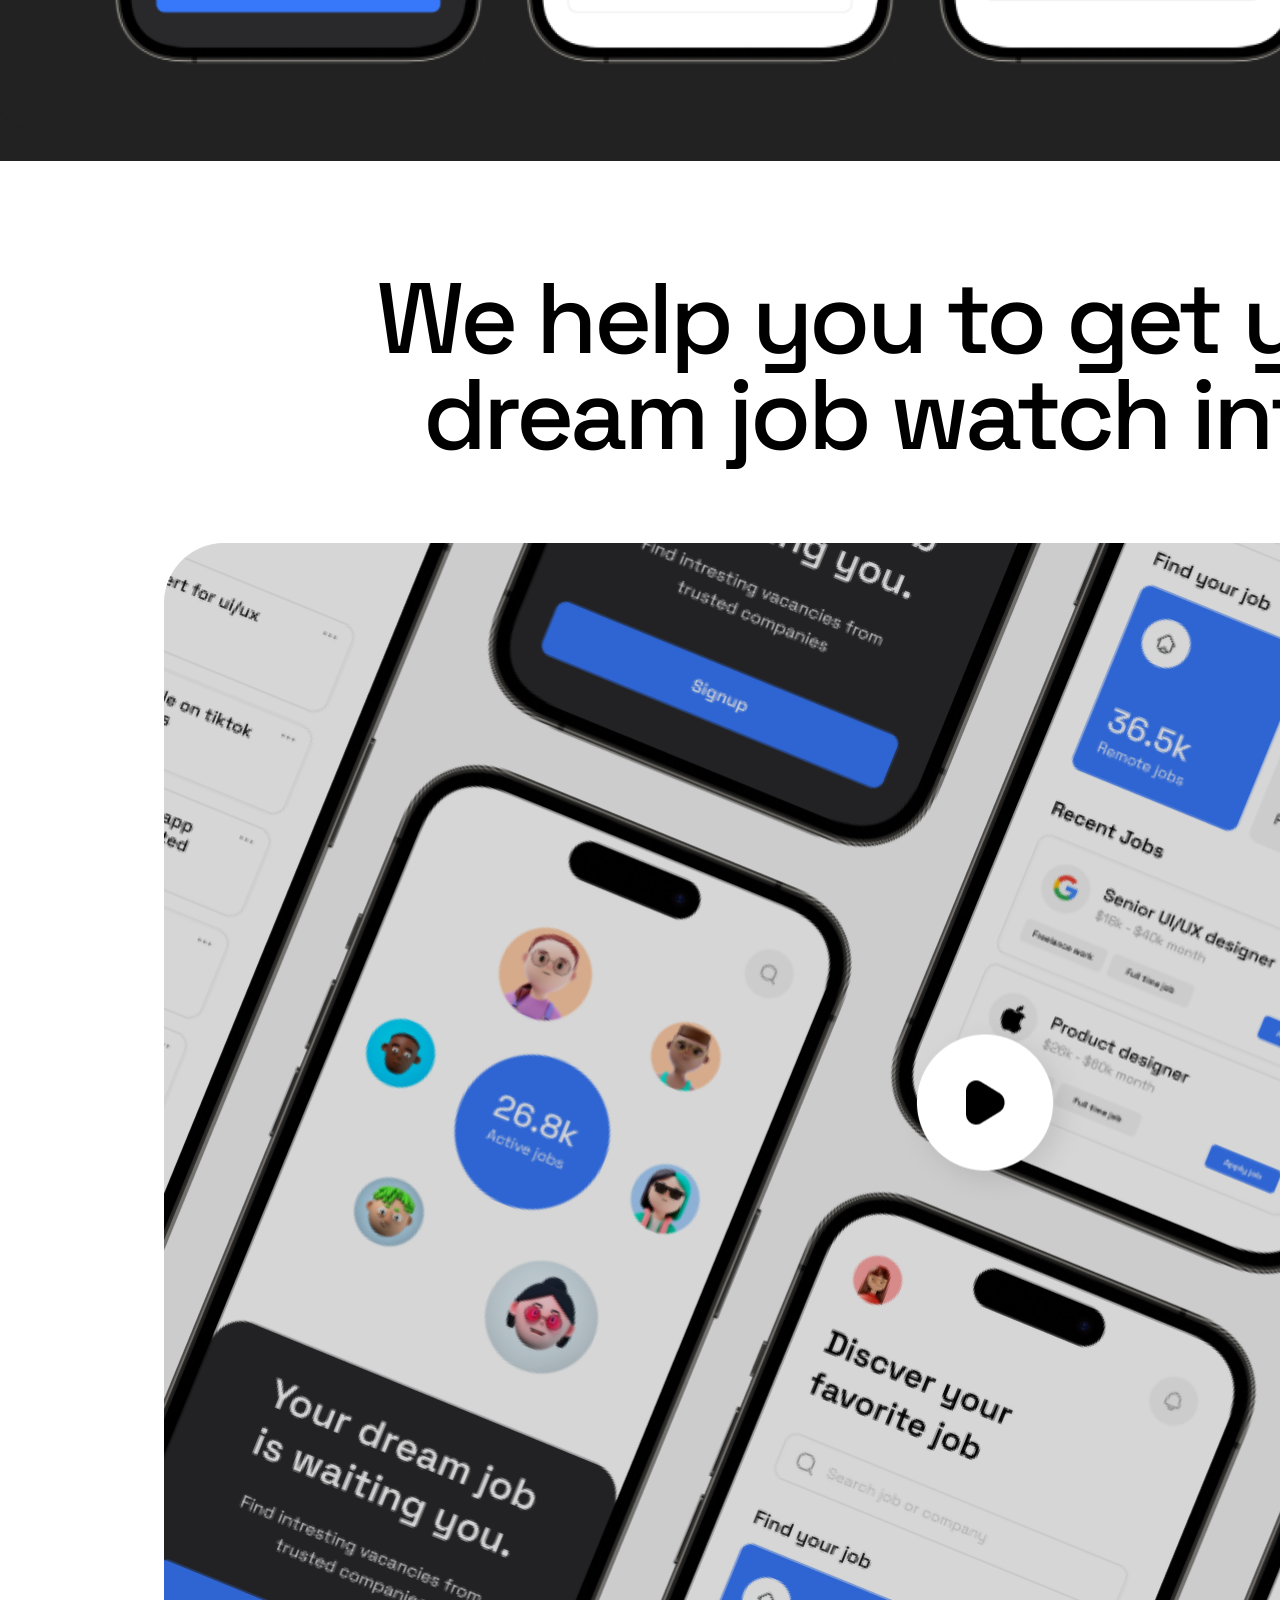
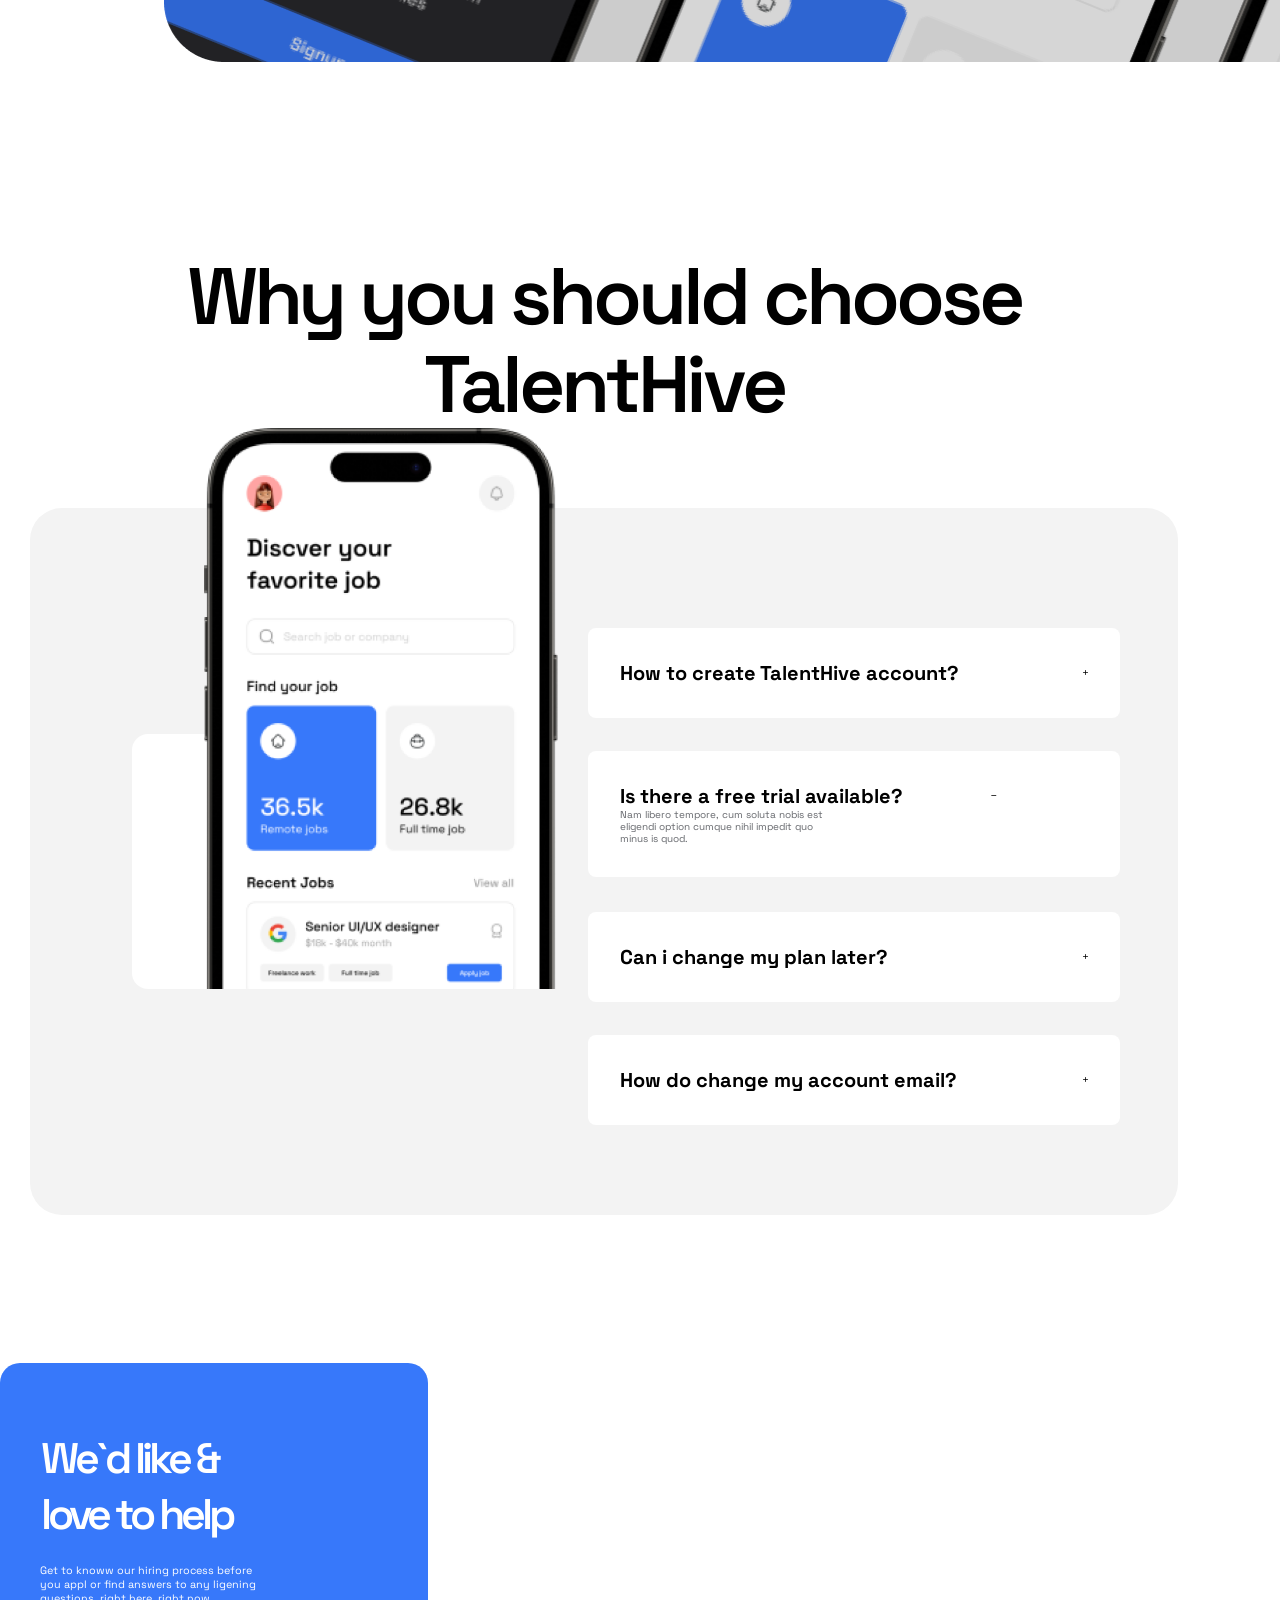
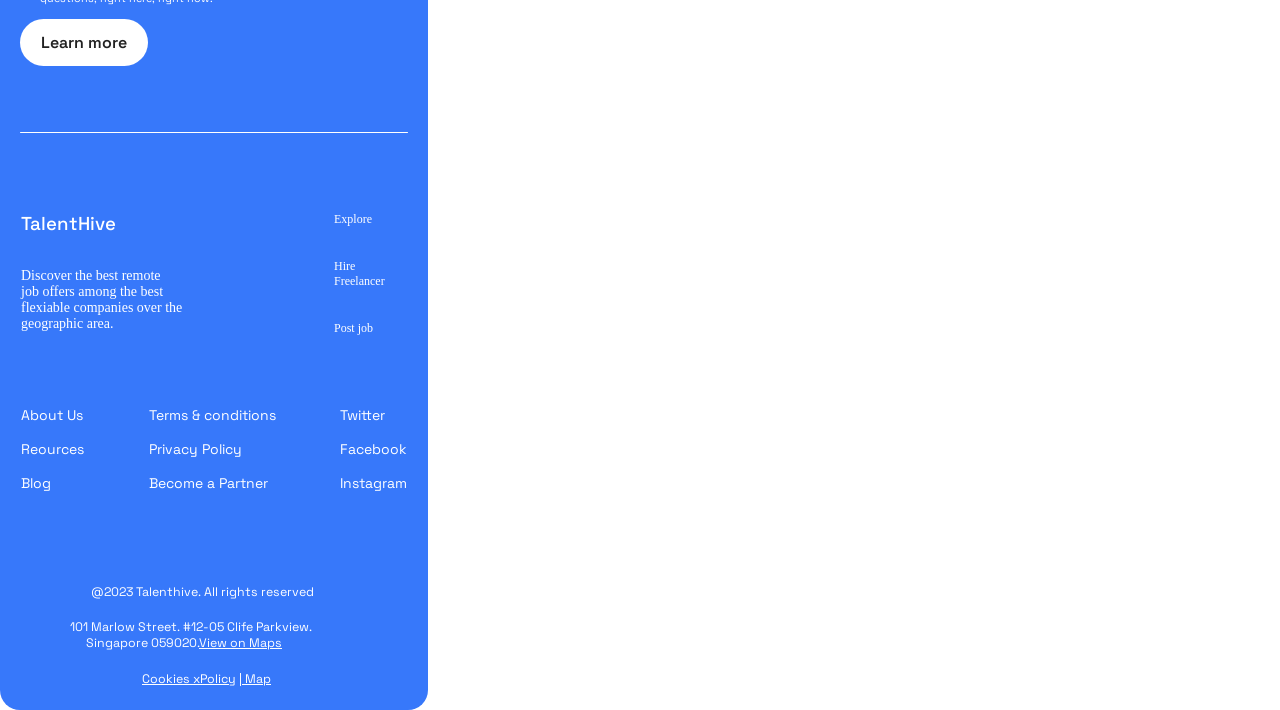
==== commit 12ac0af9: "aaaaa" ====
--- a/Replicando-Design-Responsivo/index.html
+++ b/Replicando-Design-Responsivo/index.html
@@ -85,13 +85,16 @@
                     <div
                         class="common-question-box-faq"><!--Gray color at the background-->
                         <div
-                            class="common-question-box-faq-img"><!--The white color on the background image-->
+                            class="common-question-box-faq-img faq-left"><!--The white color on the background image-->
                             <img
                                 src="Assets/iPhone 14 Pro Space Black Mockup label.png"
-                                alt="Imagem de um iphone 14 com informações de trabalhos" id="question-faq-desktop">
+                                alt="Imagem de um iphone 14 com informações de trabalhos" id="cell-mobile">
+                                <img src="Assets/image-desktop.png" alt="Imagem de iphone 14 com informações de trabalho" 
+                                id="cell-desktop">
+
                         </div>
                         <div
-                            class="common-question-faq"><!--Common question box, where i stock my cards-->
+                            class="common-question-faq faq-right"><!--Common question box, where i stock my cards-->
 
                             <!--First common question / Closed-->
                             <div class="question-faq">
--- a/Replicando-Design-Responsivo/style.css
+++ b/Replicando-Design-Responsivo/style.css
@@ -134,6 +134,11 @@
 /* End of midleo-video*/
 
 /* Common Question */
+
+#cell-desktop{
+    display: none;
+}
+
 #common-question {
     display: flex;
 }
@@ -550,31 +555,71 @@
 
     /*Start Common Question*/
 
+    #cell-mobile{
+        display: none;
+    }
+
+    #cell-desktop{
+        display:block;
+        width: 32.313rem;
+        height: 51.188rem;
+    }
+    
+
+    @media screen and (min-width: 1024px) {
+    /* Ajuste para o container pai ser fluido */
+    #common-question {
+        padding: 5rem 0; /* Mais respiro em cima e embaixo */
+    }
+
     .common-question-box h3 {
-        margin: 18.938rem 33.625rem 5rem 33.625rem;
-        font-size: 6.25rem;
-        line-height: 6rem;
+        margin: 0 auto 5rem auto;
+        font-size: 5rem; /* Aumentado */
+        line-height: 1.1;
+        max-width: 80%; /* Ocupa bem o centro */
     }
 
     .common-question-box-faq {
-        width: 102.5rem;
-        margin-left: 9rem;
-    }
-
-    .common-question-box-faq-img {
-        background-color: transparent;
-        border-radius: 0;
-        overflow: visible;
+        width: 95%; /* Ocupa quase a tela toda */
+        max-width: 1400px; /* Limite de segurança para monitores ultrawide */
+        height: auto;
+        margin: 0 auto;
+        padding: 5rem; /* Aumentado o espaço interno (isso deixa grande!) */
         display: flex;
-        margin-left: 1.375rem;
-        align-items: flex-end;
-    }
-
-
-
-
-
-
+        align-items: center;
+        justify-content: space-between;
+        gap: 5rem; /* Espaço generoso entre imagem e texto */
+        border-radius: 2rem;
+    }
+
+    /* Imagem fica maior */
+    .faq-left {
+        flex: 1; /* Cresce para preencher */
+        max-width: 500px; /* Controla o tamanho máximo da imagem */
+    }
+
+    #cell-desktop {
+        width: 100%;
+        height: auto;
+        display: block;
+    }
+
+    /* Coluna das perguntas ocupa o resto do espaço */
+    .faq-right {
+        flex: 1.5; /* Ocupa mais espaço que a imagem */
+        display: flex;
+        flex-direction: column;
+        gap: 1.5rem;
+    }
+
+    /* Cards das perguntas mais largos */
+    .question-faq, .question-faq-open {
+        width: 100%;
+        height: auto; /* Deixa o card crescer com o texto */
+        padding: 2rem; /* Mais espaçamento interno */
+        font-size: 1.25rem; /* Aumenta a fonte do texto */
+    }
+}
 
     /*End of Common Question*/
 
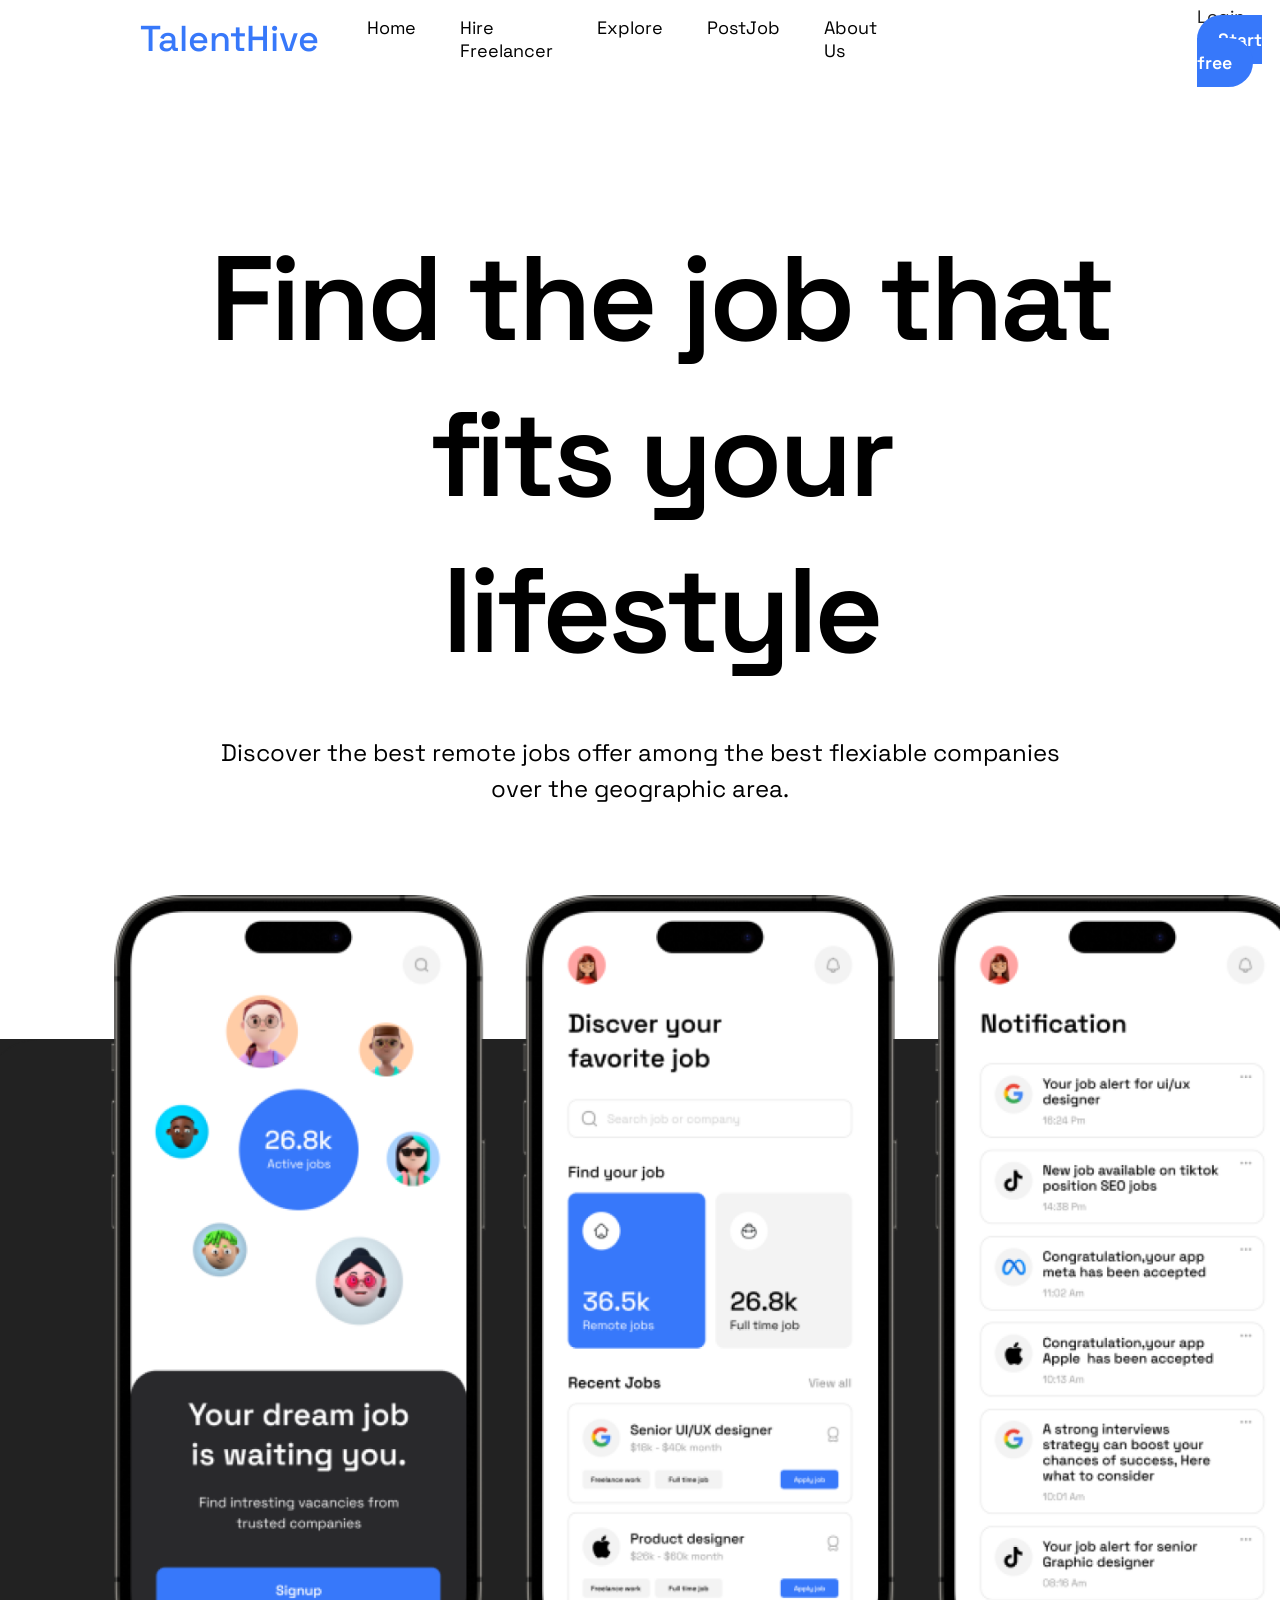
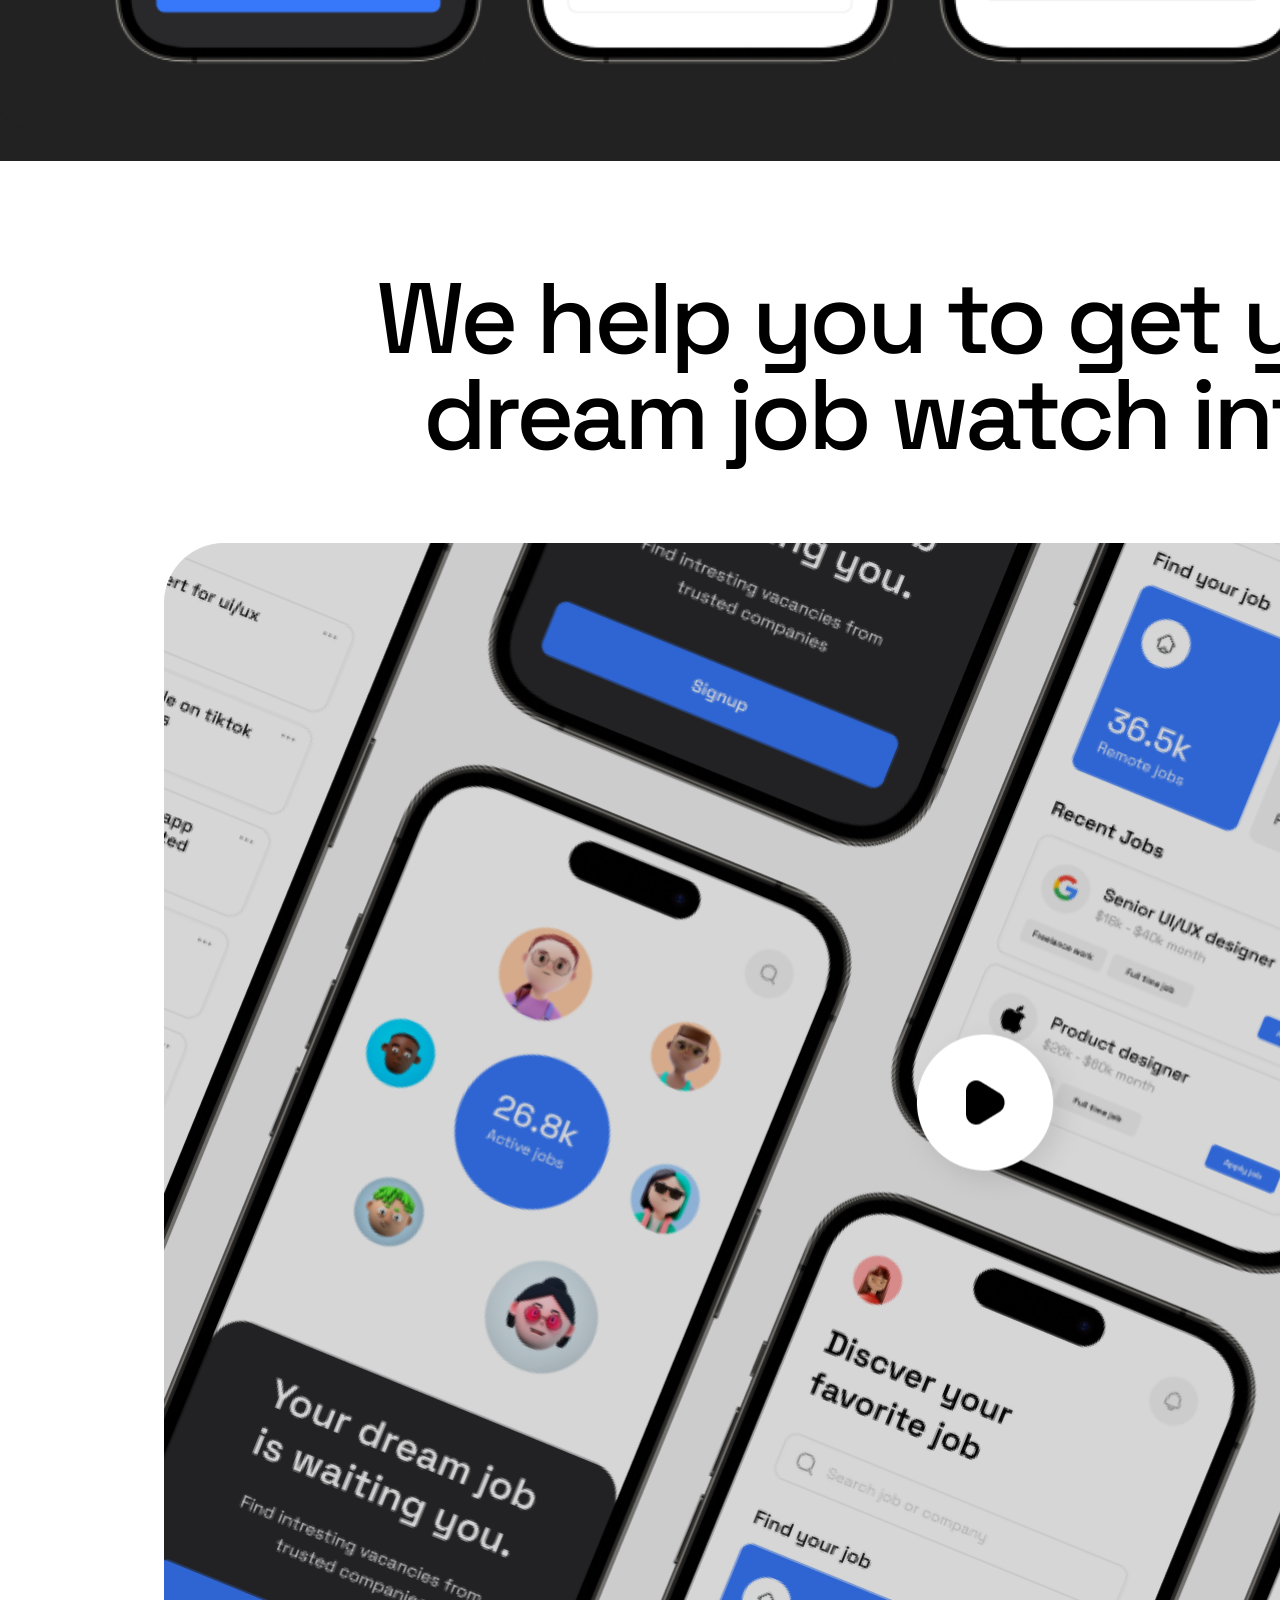
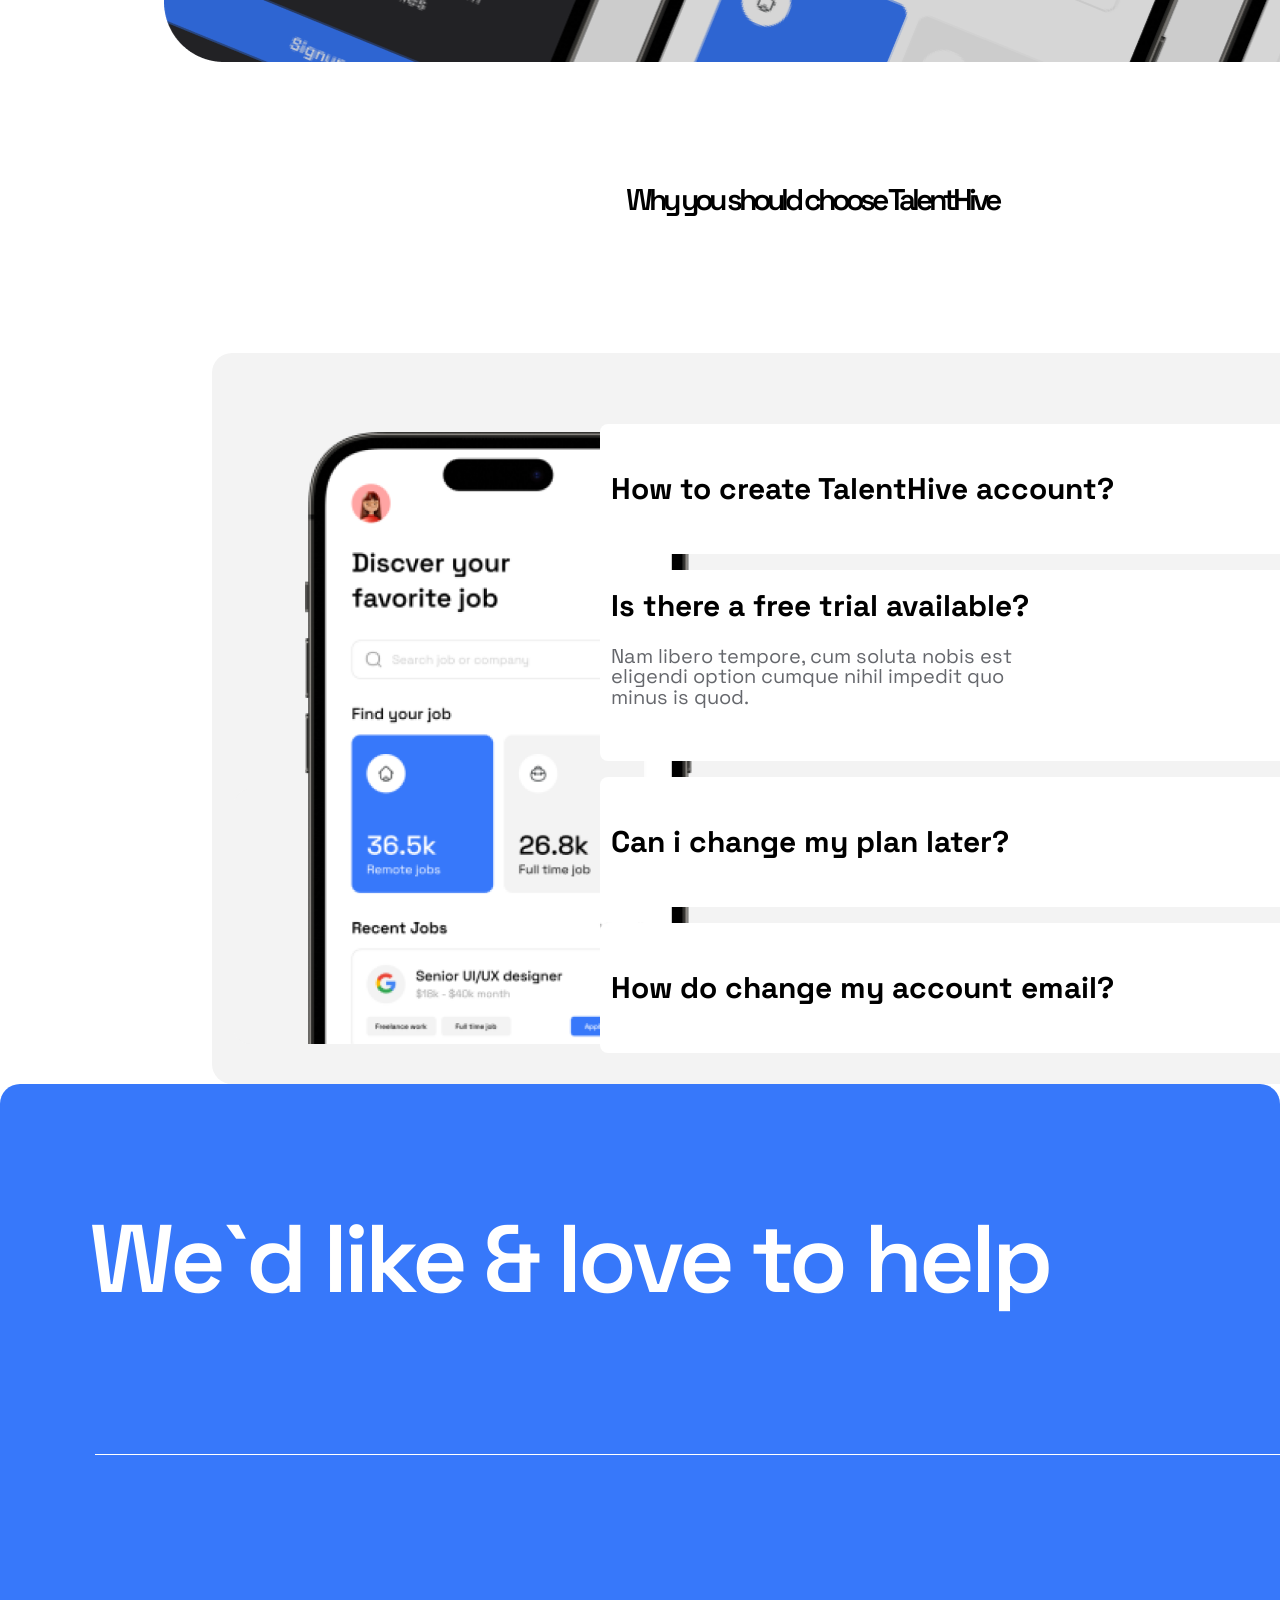
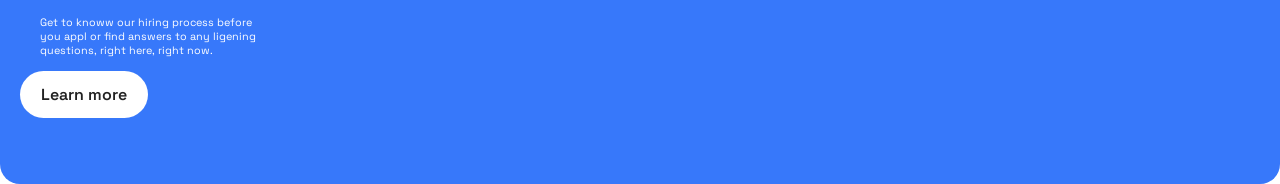
==== commit d342640c: "feat: So falta o footer" ====
--- a/Replicando-Design-Responsivo/index.html
+++ b/Replicando-Design-Responsivo/index.html
@@ -153,10 +153,10 @@
 
                     <section id="footer-1">
                         <div id="footer-header"><!--Footer header-->
-                            <h3 class="footer-title">We`d like &
-                                <!--Footer title-->
-                                love to help</h3>
-
+                            <h3 class="footer-title">We`d like & love to help</h3>
+                            
+                            <div id="division-desktop">
+                            </div>
                             <p
                                 class="footer-header-description"><!--Footer header description-->
                                 Get to knoww our hiring process before <br>
--- a/Replicando-Design-Responsivo/style.css
+++ b/Replicando-Design-Responsivo/style.css
@@ -135,7 +135,7 @@
 
 /* Common Question */
 
-#cell-desktop{
+#cell-desktop {
     display: none;
 }
 
@@ -171,7 +171,6 @@
     display: flex;
     margin-left: 1.375rem;
     align-items: flex-end;
-
 }
 
 .common-question-box-faq-img img {
@@ -295,6 +294,10 @@
     border-radius: 6.25rem;
     margin-left: 1.25rem;
     margin-bottom: 4.938rem;
+}
+
+#division-desktop{
+    display: none;
 }
 
 /* End Division footer */
@@ -555,74 +558,128 @@
 
     /*Start Common Question*/
 
-    #cell-mobile{
+    #cell-mobile {
         display: none;
     }
 
-    #cell-desktop{
-        display:block;
+    #cell-desktop {
+        display: block;
         width: 32.313rem;
         height: 51.188rem;
     }
-    
-
-    @media screen and (min-width: 1024px) {
-    /* Ajuste para o container pai ser fluido */
-    #common-question {
-        padding: 5rem 0; /* Mais respiro em cima e embaixo */
-    }
-
-    .common-question-box h3 {
-        margin: 0 auto 5rem auto;
-        font-size: 5rem; /* Aumentado */
-        line-height: 1.1;
-        max-width: 80%; /* Ocupa bem o centro */
+
+    .common-question-box {
+        width: 100%;
+        margin-left: 12rem;
+    }
+
+    .common-question-title {
+        padding-bottom: 6rem;
     }
 
     .common-question-box-faq {
-        width: 95%; /* Ocupa quase a tela toda */
-        max-width: 1400px; /* Limite de segurança para monitores ultrawide */
-        height: auto;
-        margin: 0 auto;
-        padding: 5rem; /* Aumentado o espaço interno (isso deixa grande!) */
         display: flex;
+        justify-content: space-around;
         align-items: center;
-        justify-content: space-between;
-        gap: 5rem; /* Espaço generoso entre imagem e texto */
-        border-radius: 2rem;
-    }
-
-    /* Imagem fica maior */
-    .faq-left {
-        flex: 1; /* Cresce para preencher */
-        max-width: 500px; /* Controla o tamanho máximo da imagem */
-    }
-
-    #cell-desktop {
+        width: 90%;
+        height: 731px;
+        background-color: #f3f3f3;
+        border-radius: 1.25rem;
+        margin-left: 1.25rem;
+        padding-top: 1rem;
+    }
+
+    .common-question-box-faq-img {
+        margin-top: 23.8rem;
+        background-color: #f3f3f3;
+    }
+
+    .common-question-box-faq-img img {
+        padding-top: 60%;
+    }
+
+    .question-faq {
+        width: 52rem;
+        height: 8.125rem;
+        margin-bottom: 1rem;
+        font-size: 1.87rem;
+    }
+
+    .question-faq i {
+        font-size: 1rem;
+        margin-right: 1rem;
+    }
+
+    .question-faq-open {
+        width: 52rem;
+        height: 11.93rem;
+        margin-bottom: 1rem;
+        font-size: 1.87rem;
+    }
+
+    #faq-title-icon i {
+        font-size: 1rem;
+        padding-left: 17rem;
+    }
+
+    .question-faq-description {
+        font-size: 1.25rem;
+        margin-top: 1.3rem;
+        line-height: 1.3rem;
+    }
+
+
+
+
+
+    /*End of Common Question*/
+
+
+    /* Start of footer*/
+    #footer {
         width: 100%;
-        height: auto;
+        height: 100%;
+        display: flex;
+    }
+
+    .footer-title {
+        font-family: var(--font-logo);
+        line-height: 5rem;
+        font-weight: var(--font-important-title);
+        font-size: 6rem;
+        color: #fff;
+        letter-spacing: var(--font-important-letter-spacing);
+        padding: 0 0 1.313rem -5rem;
+        margin-left: 3rem;
+
+    }
+
+    #footer-division {
+        display: none;
+    }
+
+    #division-desktop{
         display: block;
-    }
-
-    /* Coluna das perguntas ocupa o resto do espaço */
-    .faq-right {
-        flex: 1.5; /* Ocupa mais espaço que a imagem */
-        display: flex;
-        flex-direction: column;
-        gap: 1.5rem;
-    }
-
-    /* Cards das perguntas mais largos */
-    .question-faq, .question-faq-open {
-        width: 100%;
-        height: auto; /* Deixa o card crescer com o texto */
-        padding: 2rem; /* Mais espaçamento interno */
-        font-size: 1.25rem; /* Aumenta a fonte do texto */
-    }
-}
-
-    /*End of Common Question*/
-
+        padding: 0 102rem 0.1rem 0;
+        background-color: #fff;
+        margin-top: 8.37rem;
+        margin-left: 4.7rem;
+        margin-bottom: 10rem;
+    }
+
+    .footer-header-description{
+        
+    }
+
+
+
+
+    /*Start of footer 1 */
+
+
+    /* End of footer 1 */
+
+    /* End of footer*/
 
     /* End of Desktop */
 }
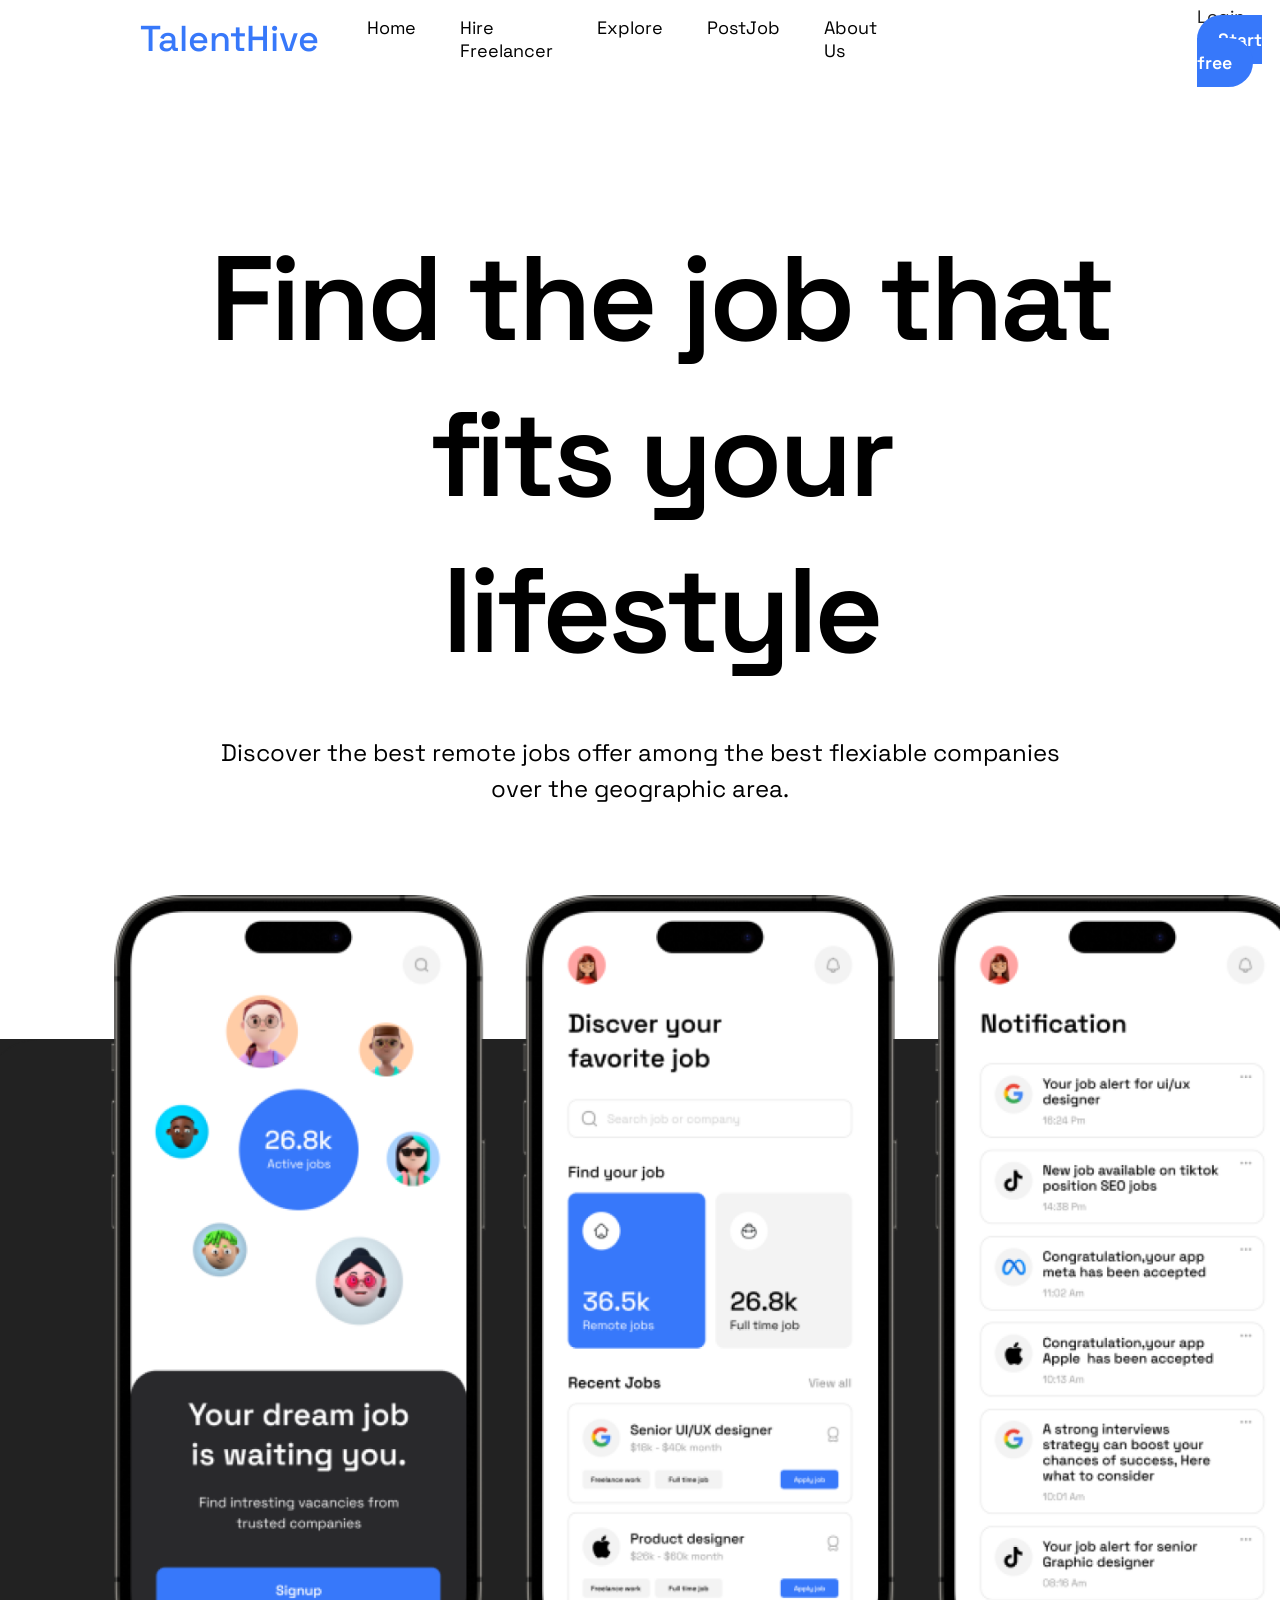
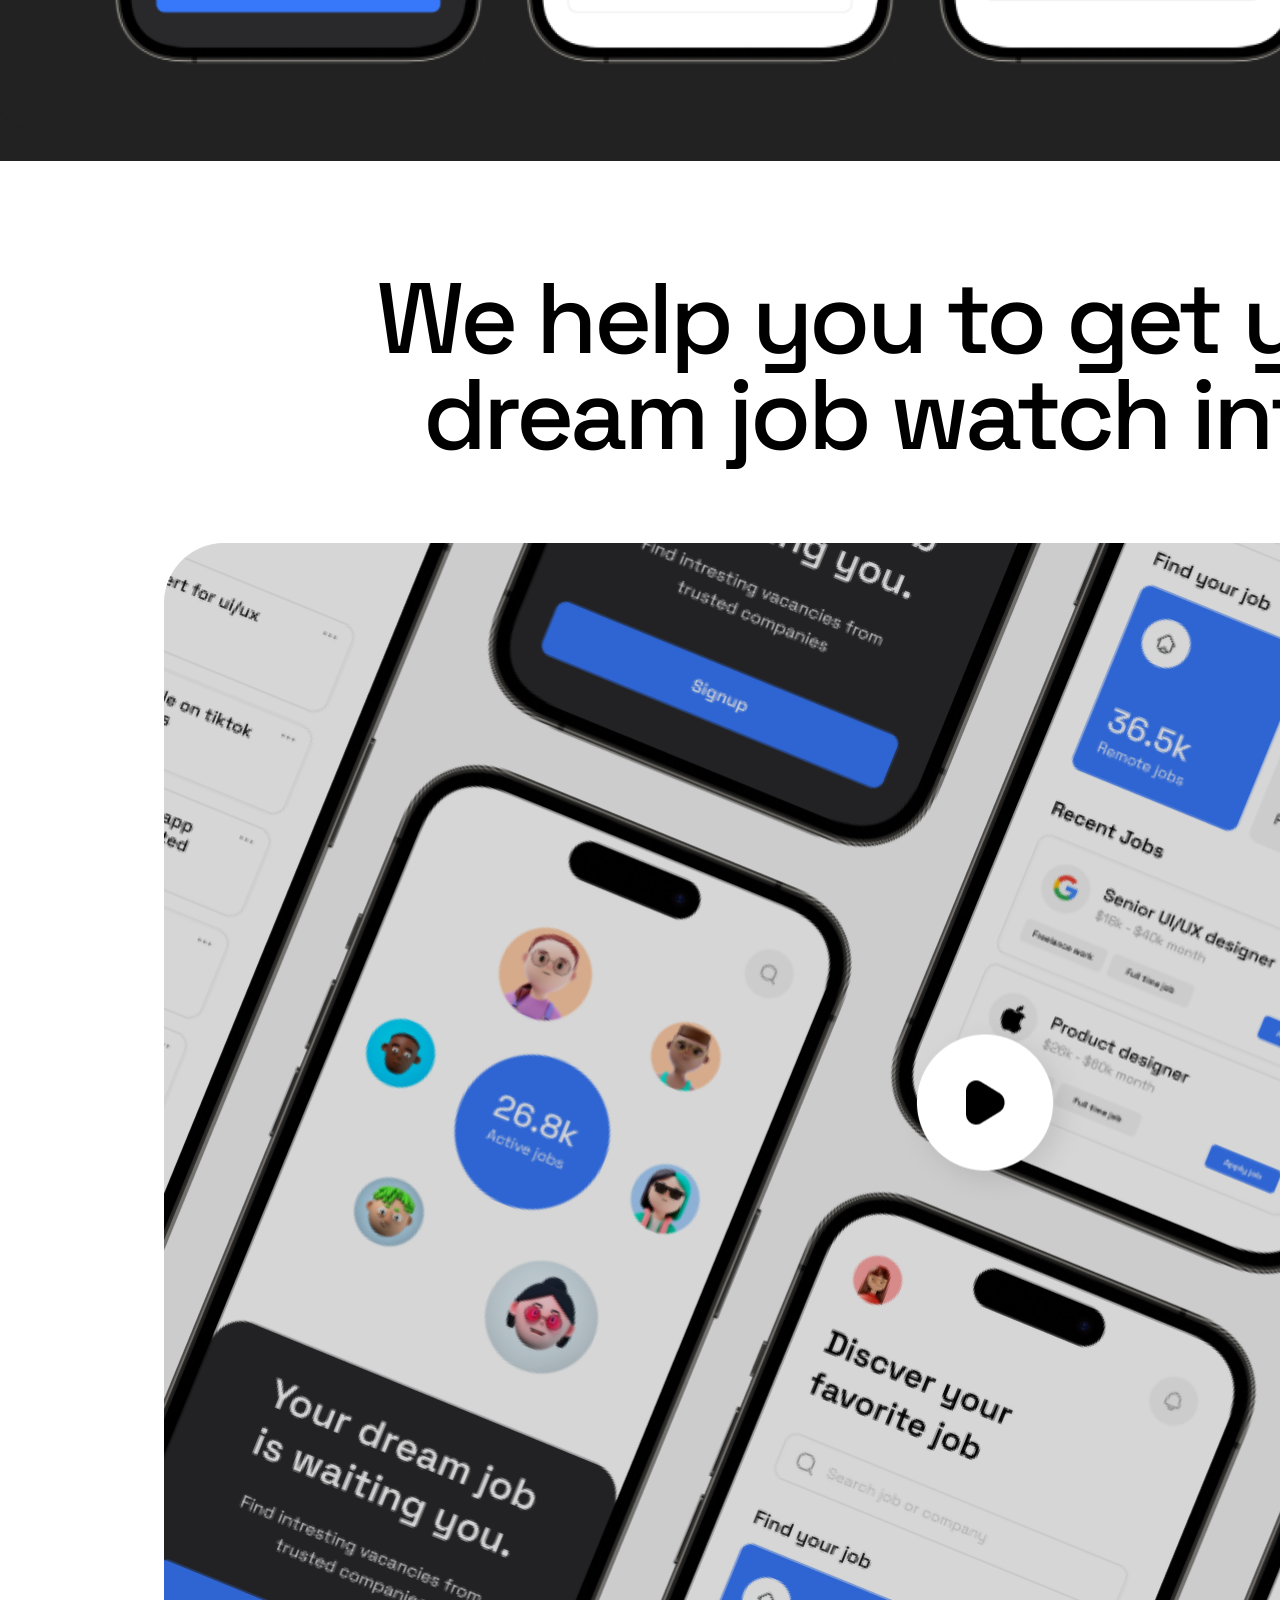
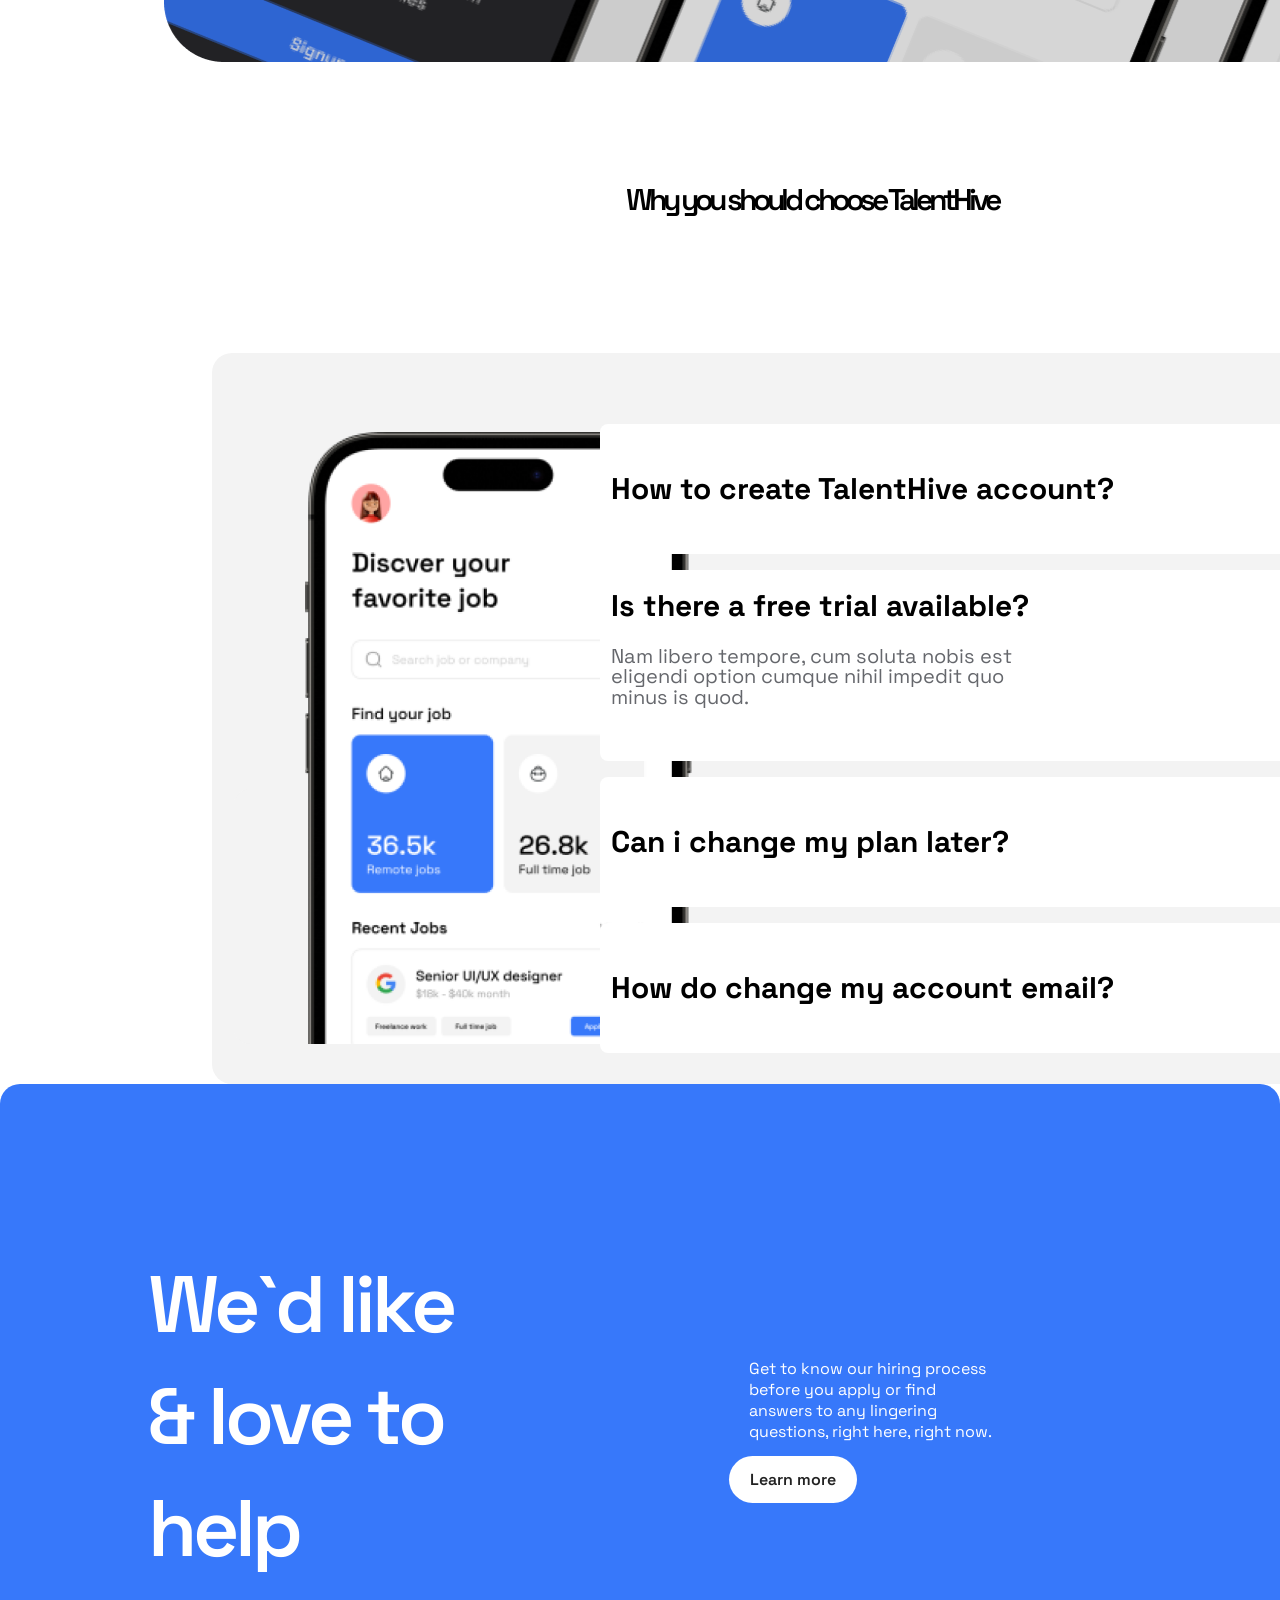
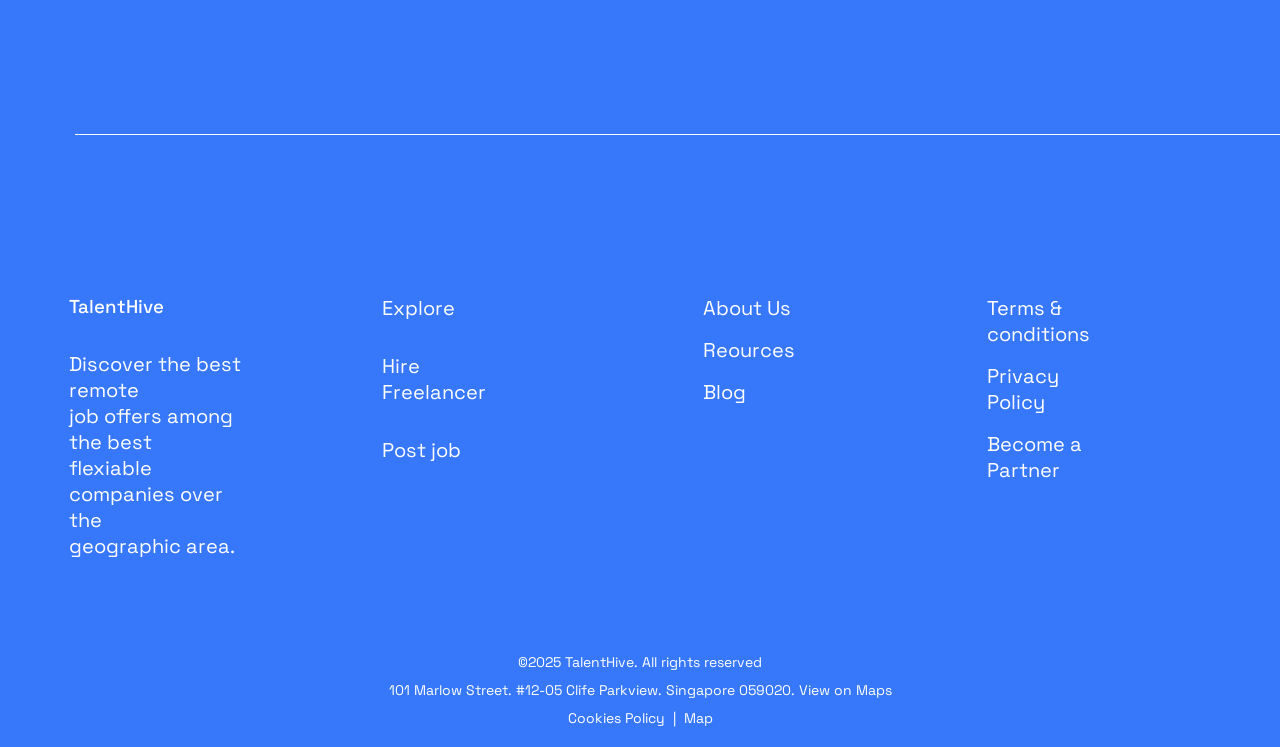
==== commit 16c6cebe: "Feat: Finalizado" ====
--- a/Replicando-Design-Responsivo/index.html
+++ b/Replicando-Design-Responsivo/index.html
@@ -55,8 +55,10 @@
                     </p>
                     <div class="top-content-box-img">
                         <img src="Assets/Mobile.png"
-                            alt="Imagem de três celulares um do lado do outro" class="img-mobile"><!--Image of cellphones-->
-                            <img src="Assets/desktop-cells.png" alt="Imagens de celulares " id="img-desktop">
+                            alt="Imagem de três celulares um do lado do outro"
+                            class="img-mobile"><!--Image of cellphones-->
+                        <img src="Assets/desktop-cells.png"
+                            alt="Imagens de celulares " id="img-desktop">
                     </div>
                 </div>
             </section>
@@ -69,10 +71,10 @@
                     </h3>
                     <img src="Assets/video.png"
                         alt="Video de celulares" class="video-mobile">
-                        <img src="Assets/Video-Desktop.png" alt="Video de celular" id="video-desktop">
+                    <img src="Assets/Video-Desktop.png" alt="Video de celular"
+                        id="video-desktop">
                 </div>
             </section>
-
 
             <section id="common-question"><!--Section of common question-->
                 <div
@@ -88,8 +90,10 @@
                             class="common-question-box-faq-img faq-left"><!--The white color on the background image-->
                             <img
                                 src="Assets/iPhone 14 Pro Space Black Mockup label.png"
-                                alt="Imagem de um iphone 14 com informações de trabalhos" id="cell-mobile">
-                                <img src="Assets/image-desktop.png" alt="Imagem de iphone 14 com informações de trabalho" 
+                                alt="Imagem de um iphone 14 com informações de trabalhos"
+                                id="cell-mobile">
+                            <img src="Assets/image-desktop.png"
+                                alt="Imagem de iphone 14 com informações de trabalho"
                                 id="cell-desktop">
 
                         </div>
@@ -153,23 +157,24 @@
 
                     <section id="footer-1">
                         <div id="footer-header"><!--Footer header-->
-                            <h3 class="footer-title">We`d like & love to help</h3>
-                            
-                            <div id="division-desktop">
-                            </div>
-                            <p
-                                class="footer-header-description"><!--Footer header description-->
-                                Get to knoww our hiring process before <br>
-                                you appl or find answers to any ligening <br>
-                                questions, right here, right now.
+                            <h3 class="footer-title">We`d like & love to
+                                help</h3>
+
+                        </div>
+                        <div class="footer-right">
+                            <p class="footer-header-description">
+                                Get to know our hiring process before you apply
+                                or find answers to any lingering questions,
+                                right here, right now.
                             </p>
 
                             <a href="#" class="footer-button-title">Learn
                                 more</a>
-
-                        </div>
-                    </section>
-
+                        </div>
+                    </section>
+
+                    <div id="division-desktop">
+                    </div>
                     <section id="footer-division">
                         <div class="footer-division-after">
                         </div>
@@ -194,9 +199,7 @@
                                 </ul>
                             </div>
                         </div>
-                    </section>
-
-                    <section id="footer-3">
+
                         <div class="footer-social-links">
                             <!--First Column social links -->
                             <ul class="footer-social-links-column">
@@ -225,22 +228,24 @@
                     <!--Copyrights-->
                     <section id="copyrights">
 
-                        <p class="copyrights-date">@2023 Talenthive. All rights
-                            reserved</p><!--Date-->
-                        <p class="copyrights-address">101 Marlow Street. #12-05
-                            Clife Parkview.</p><!--Address-->
-                        <p class="copyrights-address-space">Singapore 059020.<a
-                                href="#">View on
-                                Maps</a></p><!--Addres but with a litle space-->
-
-                        <div class="cookies"><!--Cookies-->
-                            <a href="#">Cookies xPolicy</a>
-                            <!--Espaço para after -->
-                            <a href="#">| Map</a>
-                        </div>
-                    </section>
-                </section>
-
-            </footer>
-        </body>
-    </html>+                        <div class="copyright-left">
+                            <p>©2025 TalentHive. All rights reserved</p>
+                        </div>
+
+                        <div class="copyright-center">
+                            <p>101 Marlow Street. #12-05 Clife Parkview. <span class="quebra"></span>
+                                Singapore 059020.
+                                <a href="#">View on Maps</a></p>
+                        </div>
+
+                        <div class="copyright-right">
+                            <a href="#">Cookies Policy</a>
+                            <span>|</span>
+                            <a href="#">Map</a>
+                        </div>
+
+                    </section>
+
+                </footer>
+            </body>
+        </html>
--- a/Replicando-Design-Responsivo/style.css
+++ b/Replicando-Design-Responsivo/style.css
@@ -296,7 +296,7 @@
     margin-bottom: 4.938rem;
 }
 
-#division-desktop{
+#division-desktop {
     display: none;
 }
 
@@ -384,46 +384,22 @@
 
 /*Start of copyrights */
 
-.copyrights-date {
-    margin: 0 5.688rem 1.188rem 5.688rem;
+
+#copyrights {
+    display: flex;
+    flex-direction: column;
+    gap: 10px;
+    text-align: center;
     color: #fff;
     font-family: var(--font-logo);
-    font-weight: 400;
-    font-size: 0.775rem;
-}
-
-.copyrights-address {
-    margin: 0 4.375rem 0rem 4.375rem;
+}
+
+#copyrights a{
     color: #fff;
-    font-family: var(--font-logo);
-    font-weight: 400;
-    font-size: 0.775rem
-}
-
-.copyrights-address-space {
-    color: #fff;
-    margin: 0 5.375rem 1.25rem 5.375rem;
-    font-family: var(--font-logo);
-    font-weight: 400;
-    font-size: 0.775rem
-}
-
-.copyrights-address-space a {
-    color: #fff;
-
-}
-
-.cookies {
-    margin: 1.25rem 8.875rem 2rem 8.875rem;
-    color: #fff;
-    font-family: var(--font-logo);
-    font-weight: 400;
-    font-size: 0.775rem
-}
-
-.cookies a {
-    color: #fff;
-}
+    text-decoration: none;
+}
+
+
 
 /*end of copyrights */
 
@@ -640,46 +616,121 @@
         width: 100%;
         height: 100%;
         display: flex;
+        flex-direction: column;
+    }
+
+
+    /* Start of footer-1*/
+
+    #footer-1 {
+        display: flex;
+        flex-direction: row;
+        justify-content: space-between;
+        align-items: center;
+        padding: 6rem 8rem;
+        gap: 17rem;
+        margin-bottom: 0;
+        padding-bottom: 0;
+    }
+
+    #footer-header {
+        margin-right: 0;
     }
 
     .footer-title {
         font-family: var(--font-logo);
-        line-height: 5rem;
+        line-height: 7rem;
         font-weight: var(--font-important-title);
-        font-size: 6rem;
+        font-size: 5rem;
         color: #fff;
         letter-spacing: var(--font-important-letter-spacing);
-        padding: 0 0 1.313rem -5rem;
-        margin-left: 3rem;
-
+        padding: 0 0 1rem 0rem;
+        margin-left: 0rem;
     }
 
     #footer-division {
         display: none;
     }
 
-    #division-desktop{
+    #division-desktop {
         display: block;
-        padding: 0 102rem 0.1rem 0;
+        padding: 0 2rem 0.1rem 0;
         background-color: #fff;
         margin-top: 8.37rem;
         margin-left: 4.7rem;
         margin-bottom: 10rem;
     }
 
-    .footer-header-description{
-        
-    }
-
-
-
-
-    /*Start of footer 1 */
-
+    .footer-header-description {
+        font-size: 1rem;
+    }
 
     /* End of footer 1 */
 
+    /*Start of footer 2 */
+
+    #footer-2 {
+        display: flex;
+        flex-direction: row;
+        margin-left: 3rem;
+        margin-bottom: 0;
+        justify-content: flex-start;
+        gap: 11rem;
+    }
+
+    #footer-about ul li {
+        font-family: var(--font-logo);
+        font-size: 1.25rem
+    }
+
+    .footer-about-description {
+        font-size: 1.25rem;
+        font-family: var(--font-logo);
+    }
+
+    .footer-about-info {
+        padding-right: 0;
+    }
+
+    .footer-social-links {
+        gap: 12rem;
+        font-size: 1.25rem;
+    }
+
+
+    /* End of footer 2*/
+
     /* End of footer*/
+
+    /* Start of copyrights*/
+    #copyrights {
+        display: flex;
+        justify-content: space-between;
+        align-items: center;
+        padding: 20px 40px;
+        background-color: var(--main-color);
+        color: white;
+        font-size: 14px;
+        font-family: var(--font-logo);
+    }
+
+    #copyrights a {
+        color: white;
+        text-decoration: none;
+        font-family: var(--font-logo);
+    }
+
+    .copyright-center {
+        text-align: center;
+    }
+
+    .copyright-right {
+        display: flex;
+        gap: 8px;
+    }
+
+
+    /* End of copyrights*/
 
     /* End of Desktop */
 }
